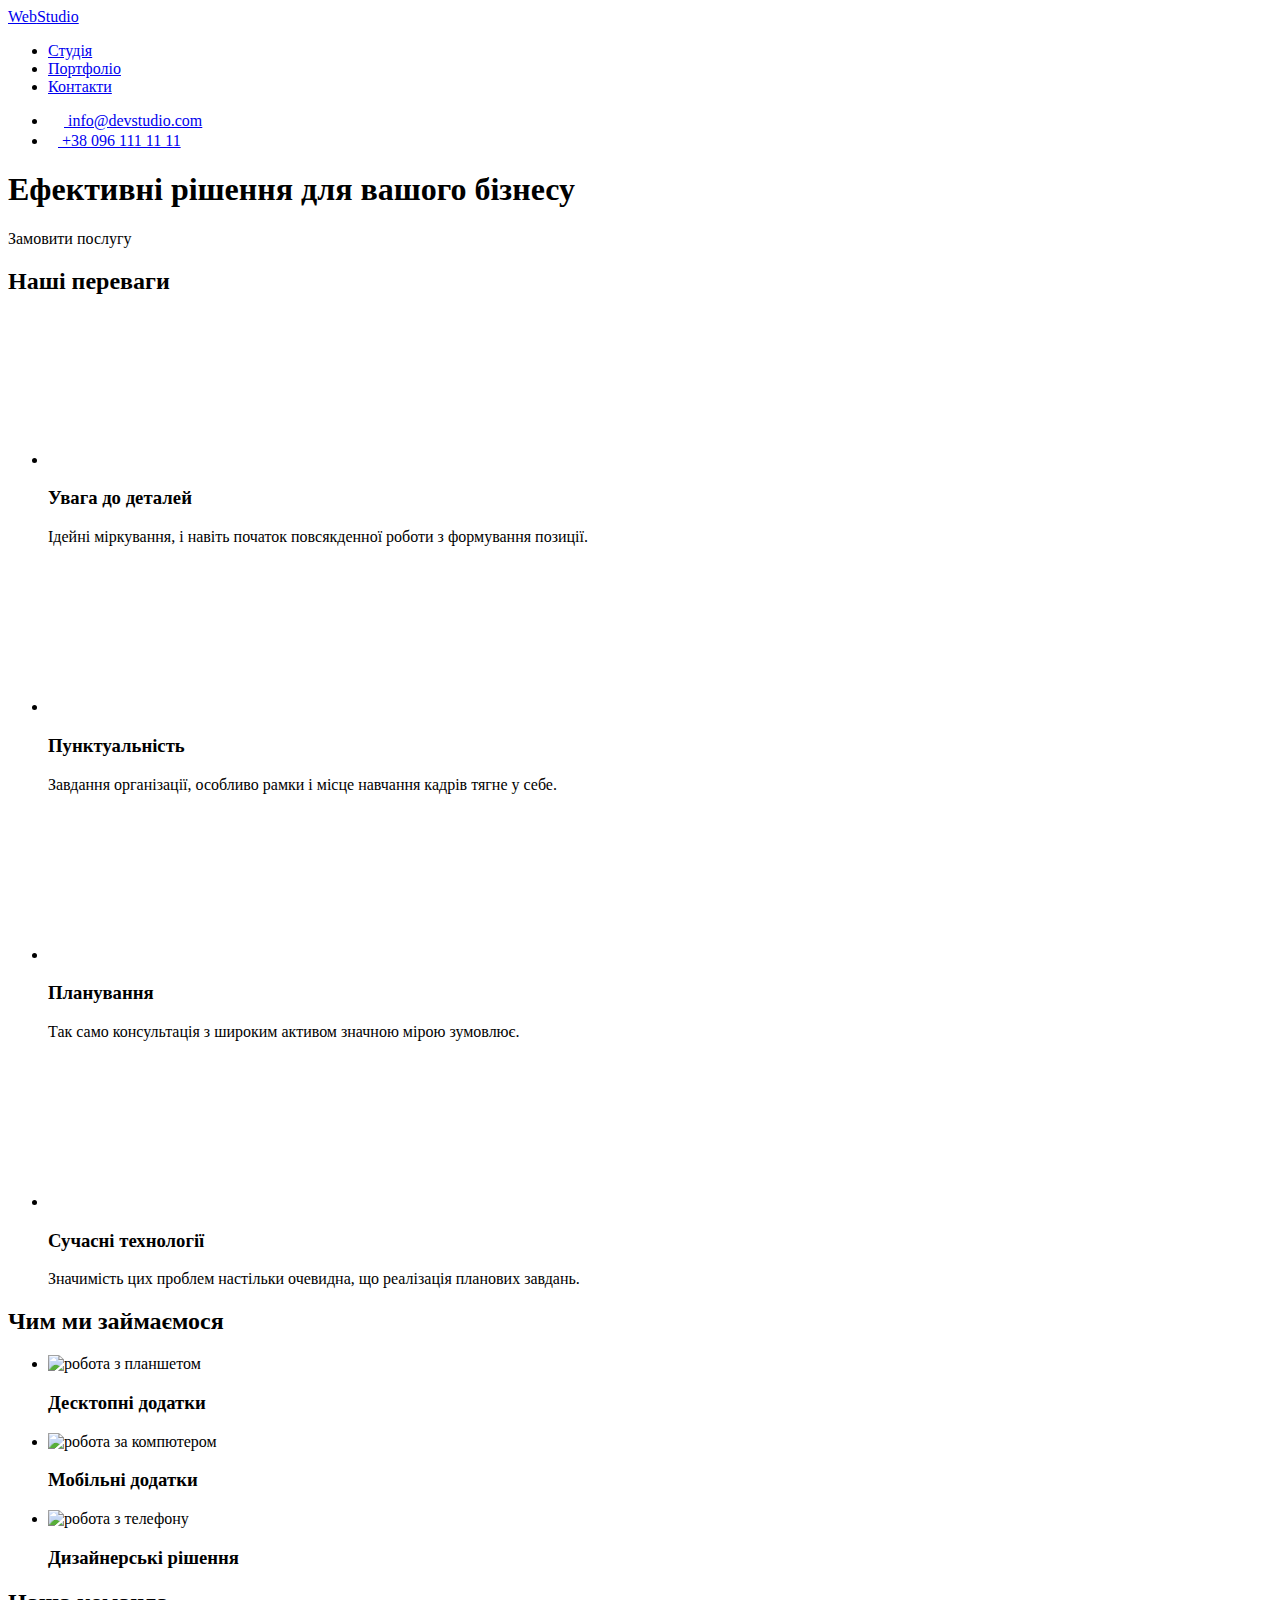
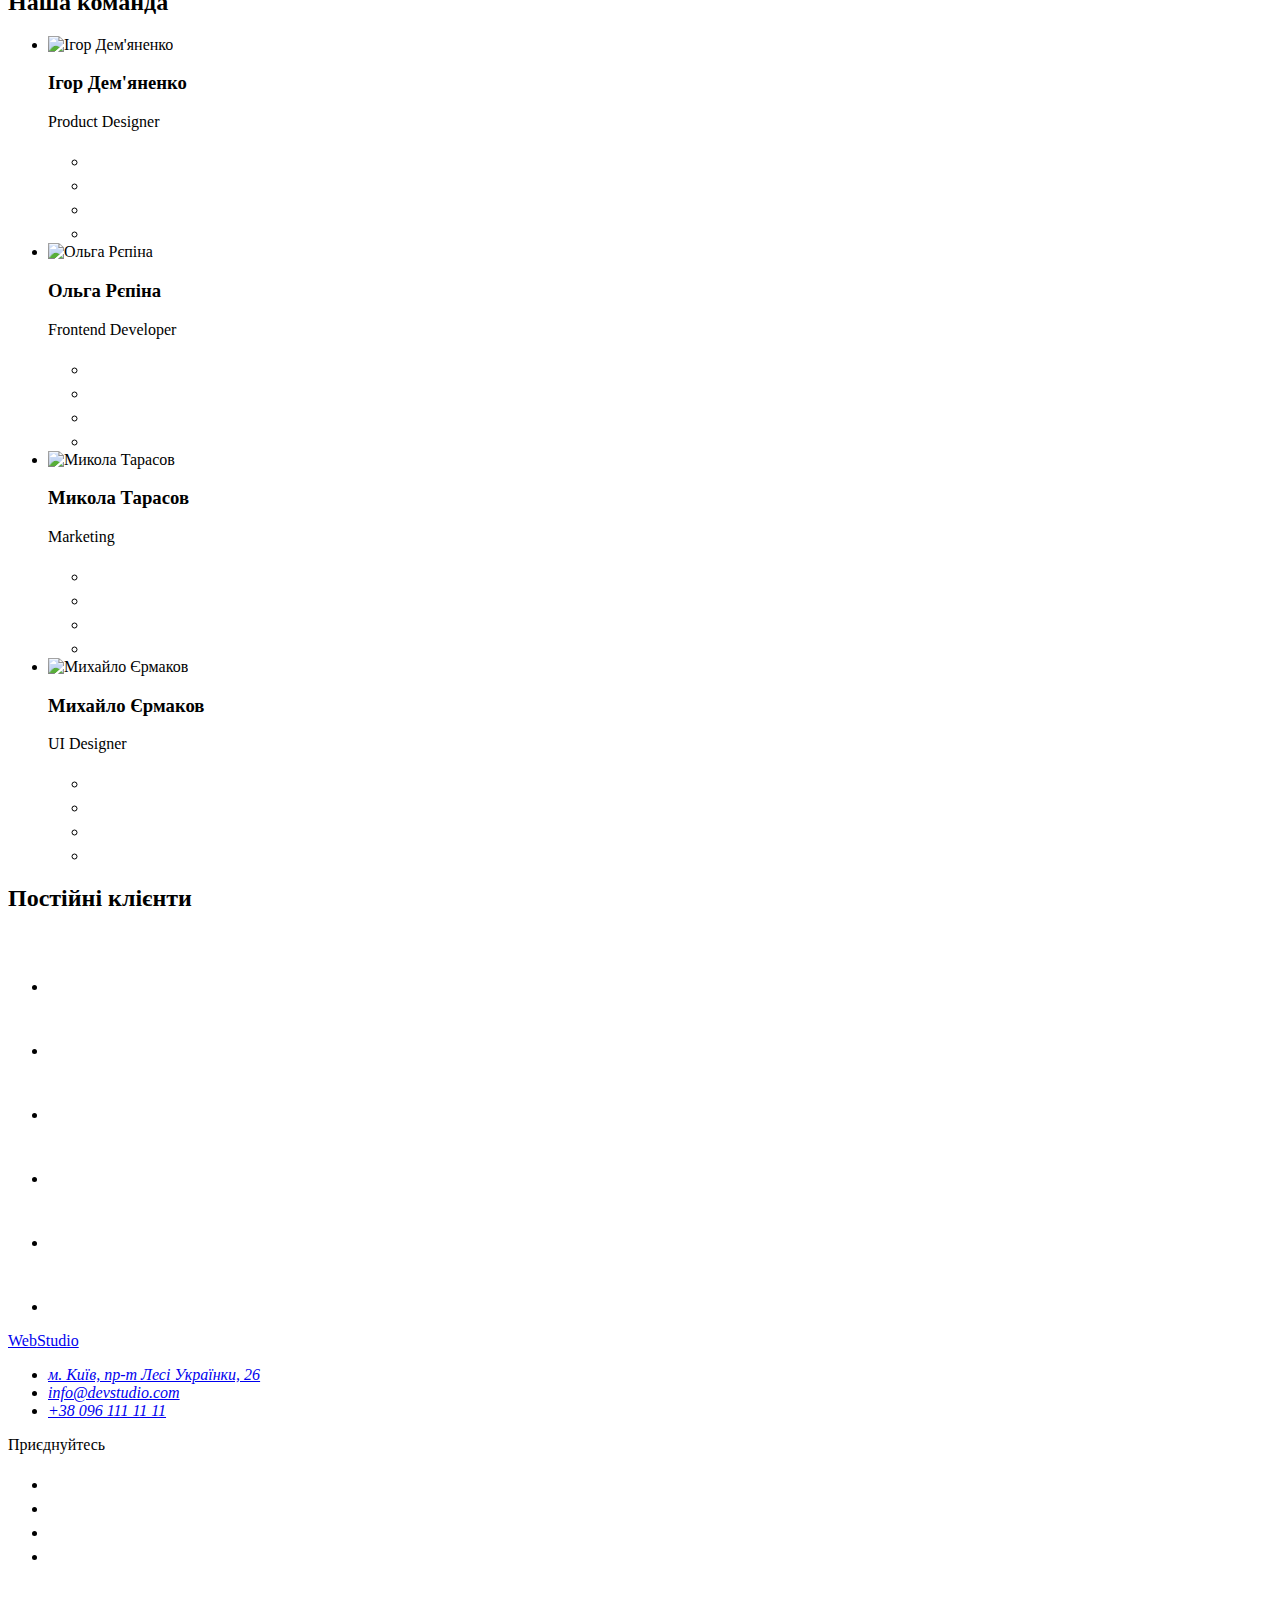
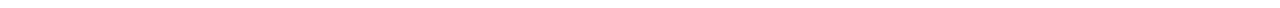
==== index.html @ 3a1711fe "Create index.html" ====
<!DOCTYPE html>
<html lang="uk">
  <head>
    <meta charset="UTF-8" />
    <meta http-equiv="X-UA-Compatible" content="IE=edge" />
    <meta name="viewport" content="width=device-width, initial-scale=1.0" />
    <title>Головна</title>
    <link rel="preconnect" href="https://fonts.googleapis.com" />
    <link rel="preconnect" href="https://fonts.gstatic.com" crossorigin />
    <link
      href="https://fonts.googleapis.com/css2?family=Montserrat:wght@400;500;600&family=Raleway:wght@700&family=Roboto:wght@400;500;700;900&display=swap"
      rel="stylesheet"
    />
    <link
      rel="stylesheet"
      href="https://cdnjs.cloudflare.com/ajax/libs/modern-normalize/1.1.0/modern-normalize.min.css"
      integrity="sha512-wpPYUAdjBVSE4KJnH1VR1HeZfpl1ub8YT/NKx4PuQ5NmX2tKuGu6U/JRp5y+Y8XG2tV+wKQpNHVUX03MfMFn9Q=="
      crossorigin="anonymous"
      referrerpolicy="no-referrer"
    />
    <link rel="stylesheet" href="./css/styles.css" />
  </head>
  <body class="page">
    <header class="page-header">
      <div class="container header-nav">
        <nav class="header-nav">
          <a class="logo link" href="#"><span class="part-logo">Web</span>Studio</a>
          <ul class="site-nav list">
            <li class="item"><a class="link current" href="./index.html">Студія</a></li>
            <li class="item"><a class="link" href="./portfolio.html">Портфоліо</a></li>
            <li class="item"><a class="link" href="#">Контакти</a></li>
          </ul>
        </nav>
        <ul class="contact-nav list">
          <li class="item">
            <a class="nav-link link" href="mailto:info@devstudio.com">
              <svg class="contact-mail" width="16" height="12">
                <use href="./images/sprite-icon.svg#icon-envelope"></use>
              </svg>
              info@devstudio.com</a
            >
          </li>
          <li class="item">
            <a class="nav-link link" href="tel:+380961111111">
              <svg class="contact-phone" width="10" height="16">
                <use href="./images/sprite-icon.svg#icon-smartphone"></use>
              </svg>
              +38 096 111 11 11</a
            >
          </li>
        </ul>
      </div>
    </header>
    <main>
      <!--Hero-->
      <section class="hero hero-overlay">
        <div class="container">
          <h1 class="hero-title">Ефективні рішення для вашого бізнесу</h1>
          <a type="button" class="hero-button button" data-modal-open>Замовити послугу</a>
        </div>
      </section>
      <!--Feature-->
      <section class="section feature">
        <div class="container">
          <h2 class="visually-hidden">Наші переваги</h2>
          <ul class="feature-list list">
            <li class="feature-item item">
              <div class="feature-bgd">
                <svg width="70" hight="70">
                  <use href="./images/sprite-icon.svg#icon-antenna"></use>
                </svg>
              </div>
              <h3 class="section-title">Увага до деталей</h3>
              <p class="feature-desc">
                Ідейні міркування, і навіть початок повсякденної роботи з формування позиції.
              </p>
            </li>
            <li class="feature-item item">
              <div class="feature-bgd">
                <svg width="70" hight="70">
                  <use href="./images/sprite-icon.svg#icon-clock"></use>
                </svg>
              </div>
              <h3 class="section-title">Пунктуальність</h3>
              <p class="feature-desc">
                Завдання організації, особливо рамки і місце навчання кадрів тягне у себе.
              </p>
            </li>
            <li class="feature-item item">
              <div class="feature-bgd">
                <svg width="70" hight="70">
                  <use href="./images/sprite-icon.svg#icon-diagram"></use>
                </svg>
              </div>
              <h3 class="section-title">Планування</h3>
              <p class="feature-desc">
                Так само консультація з широким активом значною мірою зумовлює.
              </p>
            </li>
            <li class="feature-item item">
              <div class="feature-bgd">
                <svg width="70" hight="70">
                  <use href="./images/sprite-icon.svg#icon-astronaut"></use>
                </svg>
              </div>
              <h3 class="section-title">Сучасні технології</h3>
              <p class="feature-desc">
                Значимість цих проблем настільки очевидна, що реалізація планових завдань.
              </p>
            </li>
          </ul>
        </div>
      </section>
      <!--Work-->
      <section class="section work">
        <div class="container">
          <h2 class="work-title section-title">Чим ми займаємося</h2>
          <ul class="work-list list">
            <li class="work-item item">
              <img src="./images/tablet.jpg" alt="робота з планшетом" width="370" />
              <h3 class="work-dsc section-title">Десктопні додатки</h3>
            </li>
            <li class="work-item item">
              <img src="./images/computer.jpg" alt="робота за компютером" width="370" />
              <h3 class="work-dsc section-title">Мобільні додатки</h3>
            </li>
            <li class="work-item item">
              <img src="./images/smartphone.jpg" alt="робота з телефону" width="370" />
              <h3 class="work-dsc section-title">Дизайнерські рішення</h3>
            </li>
          </ul>
        </div>
      </section>
      <!--Team-->
      <section class="section team">
        <div class="container">
          <h2 class="teams-title section-title">Наша команда</h2>
          <ul class="team-list list">
            <li class="team-item item">
              <img
                class="image"
                src="./images/product-designer.jpg"
                alt="Ігор Дем'яненко"
                width="270"
              />
              <div class="team-content">
                <h3 class="team-title section-title">Ігор Дем'яненко</h3>
                <p class="team-desc desc">Product Designer</p>
              </div>
              <ul class="links list">
                <li class="social-item">
                  <a href="" class="social-link link">
                    <svg class="icon-insta" width="20" height="20">
                      <use href="./images/sprite-icon.svg#icon-instagram"></use>
                    </svg>
                  </a>
                </li>
                <li class="social-item">
                  <a href="" class="social-link link">
                    <svg class="icon-twitter" width="20" height="20">
                      <use href="./images/sprite-icon.svg#icon-twitter"></use>
                    </svg>
                  </a>
                </li>
                <li class="social-item">
                  <a href="" class="social-link link">
                    <svg class="icon-facebook" width="20" height="20">
                      <use href="./images/sprite-icon.svg#icon-facebook"></use>
                    </svg>
                  </a>
                </li>
                <li class="social-item">
                  <a href="" class="social-link link">
                    <svg class="icon-linkedin" width="20" height="20">
                      <use href="./images/sprite-icon.svg#icon-linkedin"></use>
                    </svg>
                  </a>
                </li>
              </ul>
            </li>
            <li class="team-item item">
              <img src="./images/frontend-developer.jpg" alt="Ольга Рєпіна" width="270" />
              <div class="team-content">
                <h3 class="team-title section-title">Ольга Рєпіна</h3>
                <p class="team-desc desc">Frontend Developer</p>
              </div>
              <ul class="links list">
                <li class="social-item">
                  <a href="" class="social-link link">
                    <svg class="icon-insta" width="20" height="20">
                      <use href="./images/sprite-icon.svg#icon-instagram"></use>
                    </svg>
                  </a>
                </li>
                <li class="social-item">
                  <a href="" class="social-link link">
                    <svg class="icon-twitter" width="20" height="20">
                      <use href="./images/sprite-icon.svg#icon-twitter"></use>
                    </svg>
                  </a>
                </li>
                <li class="social-item">
                  <a href="" class="social-link link">
                    <svg class="icon-facebook" width="20" height="20">
                      <use href="./images/sprite-icon.svg#icon-facebook"></use>
                    </svg>
                  </a>
                </li>
                <li class="social-item">
                  <a href="" class="social-link link">
                    <svg class="icon-linkedin" width="20" height="20">
                      <use href="./images/sprite-icon.svg#icon-linkedin"></use>
                    </svg>
                  </a>
                </li>
              </ul>
            </li>
            <li class="team-item item">
              <img src="./images/marketing.jpg" alt="Микола Тарасов" width="270" />
              <div class="team-content">
                <h3 class="team-title section-title">Микола Тарасов</h3>
                <p class="team-desc desc">Marketing</p>
              </div>
              <ul class="links list">
                <li class="social-item">
                  <a href="" class="social-link link">
                    <svg class="icon-insta" width="20" height="20">
                      <use href="./images/sprite-icon.svg#icon-instagram"></use>
                    </svg>
                  </a>
                </li>
                <li class="social-item">
                  <a href="" class="social-link link">
                    <svg class="icon-twitter" width="20" height="20">
                      <use href="./images/sprite-icon.svg#icon-twitter"></use>
                    </svg>
                  </a>
                </li>
                <li class="social-item">
                  <a href="" class="social-link link">
                    <svg class="icon-facebook" width="20" height="20">
                      <use href="./images/sprite-icon.svg#icon-facebook"></use>
                    </svg>
                  </a>
                </li>
                <li class="social-item">
                  <a href="" class="social-link link">
                    <svg class="icon-linkedin" width="20" height="20">
                      <use href="./images/sprite-icon.svg#icon-linkedin"></use>
                    </svg>
                  </a>
                </li>
              </ul>
            </li>
            <li class="team-item item">
              <img src="./images/ui-designer.jpg" alt="Михайло Єрмаков" width="270" />
              <div class="team-content">
                <h3 class="team-title section-title">Михайло Єрмаков</h3>
                <p class="team-desc desc">UI Designer</p>
              </div>
              <ul class="links list">
                <li class="social-item">
                  <a href="" class="social-link link">
                    <svg class="icon-insta" width="20" height="20">
                      <use href="./images/sprite-icon.svg#icon-instagram"></use>
                    </svg>
                  </a>
                </li>
                <li class="social-item">
                  <a href="" class="social-link link">
                    <svg class="icon-twitter" width="20" height="20">
                      <use href="./images/sprite-icon.svg#icon-twitter"></use>
                    </svg>
                  </a>
                </li>
                <li class="social-item">
                  <a href="" class="social-link link">
                    <svg class="icon-facebook" width="20" height="20">
                      <use href="./images/sprite-icon.svg#icon-facebook"></use>
                    </svg>
                  </a>
                </li>
                <li class="social-item">
                  <a href="" class="social-link link">
                    <svg class="icon-linkedin" width="20" height="20">
                      <use href="./images/sprite-icon.svg#icon-linkedin"></use>
                    </svg>
                  </a>
                </li>
              </ul>
            </li>
          </ul>
        </div>
      </section>
      <!--Clients-->
      <section class="section client">
        <div class="container">
          <h2 class="client-title section-title">Постійні клієнти</h2>
          <ul class="client-list list">
            <li class="client-item item">
              <a href="" class="company-link link">
                <svg width="106" height="60">
                  <use href="./images/sprite-icon.svg#icon-yaco"></use>
                </svg>
              </a>
            </li>
            <li class="client-item item">
              <a href="" class="company-link link">
                <svg width="106" height="60">
                  <use href="./images/sprite-icon.svg#icon-company-tagline"></use>
                </svg>
              </a>
            </li>
            <li class="client-item item">
              <a href="" class="company-link link">
                <svg width="106" height="60">
                  <use href="./images/sprite-icon.svg#icon-company"></use>
                </svg>
              </a>
            </li>
            <li class="client-item item">
              <a href="" class="company-link link">
                <svg width="106" height="60">
                  <use href="./images/sprite-icon.svg#icon-foster-peters"></use>
                </svg>
              </a>
            </li>
            <li class="client-item item">
              <a href="" class="company-link link">
                <svg width="106" height="60">
                  <use href="./images/sprite-icon.svg#icon-brand"></use>
                </svg>
              </a>
            </li>
            <li class="client-item item">
              <a href="" class="company-link link">
                <svg width="106" height="60">
                  <use href="./images/sprite-icon.svg#icon-company-tag"></use>
                </svg>
              </a>
            </li>
          </ul>
        </div>
      </section>
    </main>
    <!--Footer-->
    <footer class="footer">
      <div class="footer-container">
        <div class="footer-nav">
          <a class="footer-logo logo link" href="#"><span class="part-logo">Web</span>Studio</a>
          <address>
            <ul class="footer-list list">
              <li class="footer-item item">
                <a
                  class="link-address link"
                  href="https://goo.gl/maps/CPtrU1FHBa2aNyZL9"
                  target="_blank"
                  rel="noopener noreferrer nofollow"
                  >м. Київ, пр-т Лесі Українки, 26</a
                >
              </li>
              <li class="footer-item item">
                <a class="link footer-contact" href="mailto:info@devstudio.com"
                  >info@devstudio.com</a
                >
              </li>
              <li class="footer-item item">
                <a class="link footer-contact" href="tel:+380961111111">+38 096 111 11 11</a>
              </li>
            </ul>
          </address>
        </div>
        <div class="footer-social-links">
          <p class="footer-dsc">Приєднуйтесь</p>
          <ul class="footer-links list">
            <li class="social-item">
              <a href="" class="footer-link link">
                <svg class="icon-insta" width="20" height="20">
                  <use href="./images/sprite-icon.svg#icon-instagram"></use>
                </svg>
              </a>
            </li>
            <li class="social-item">
              <a href="" class="footer-link link">
                <svg class="icon-twitter" width="20" height="20">
                  <use href="./images/sprite-icon.svg#icon-twitter"></use>
                </svg>
              </a>
            </li>
            <li class="social-item">
              <a href="" class="footer-link link">
                <svg class="icon-facebook" width="20" height="20">
                  <use href="./images/sprite-icon.svg#icon-facebook"></use>
                </svg>
              </a>
            </li>
            <li class="social-item">
              <a href="" class="footer-link link">
                <svg class="icon-linkedin" width="20" height="20">
                  <use href="./images/sprite-icon.svg#icon-linkedin"></use>
                </svg>
              </a>
            </li>
          </ul>
        </div>
      </div>
    </footer>
    <div class="backdrop is-hidden" data-modal>
      <div class="modal">
        <a class="modal-close" type="button" data-modal-close>
          <svg width="11" height="11">
            <use href="./images/sprite-icon.svg#icon-close"></use>
          </svg>
        </a>
      </div>
    </div>
    <script src="./js/modal.js"></script>
  </body>
</html>
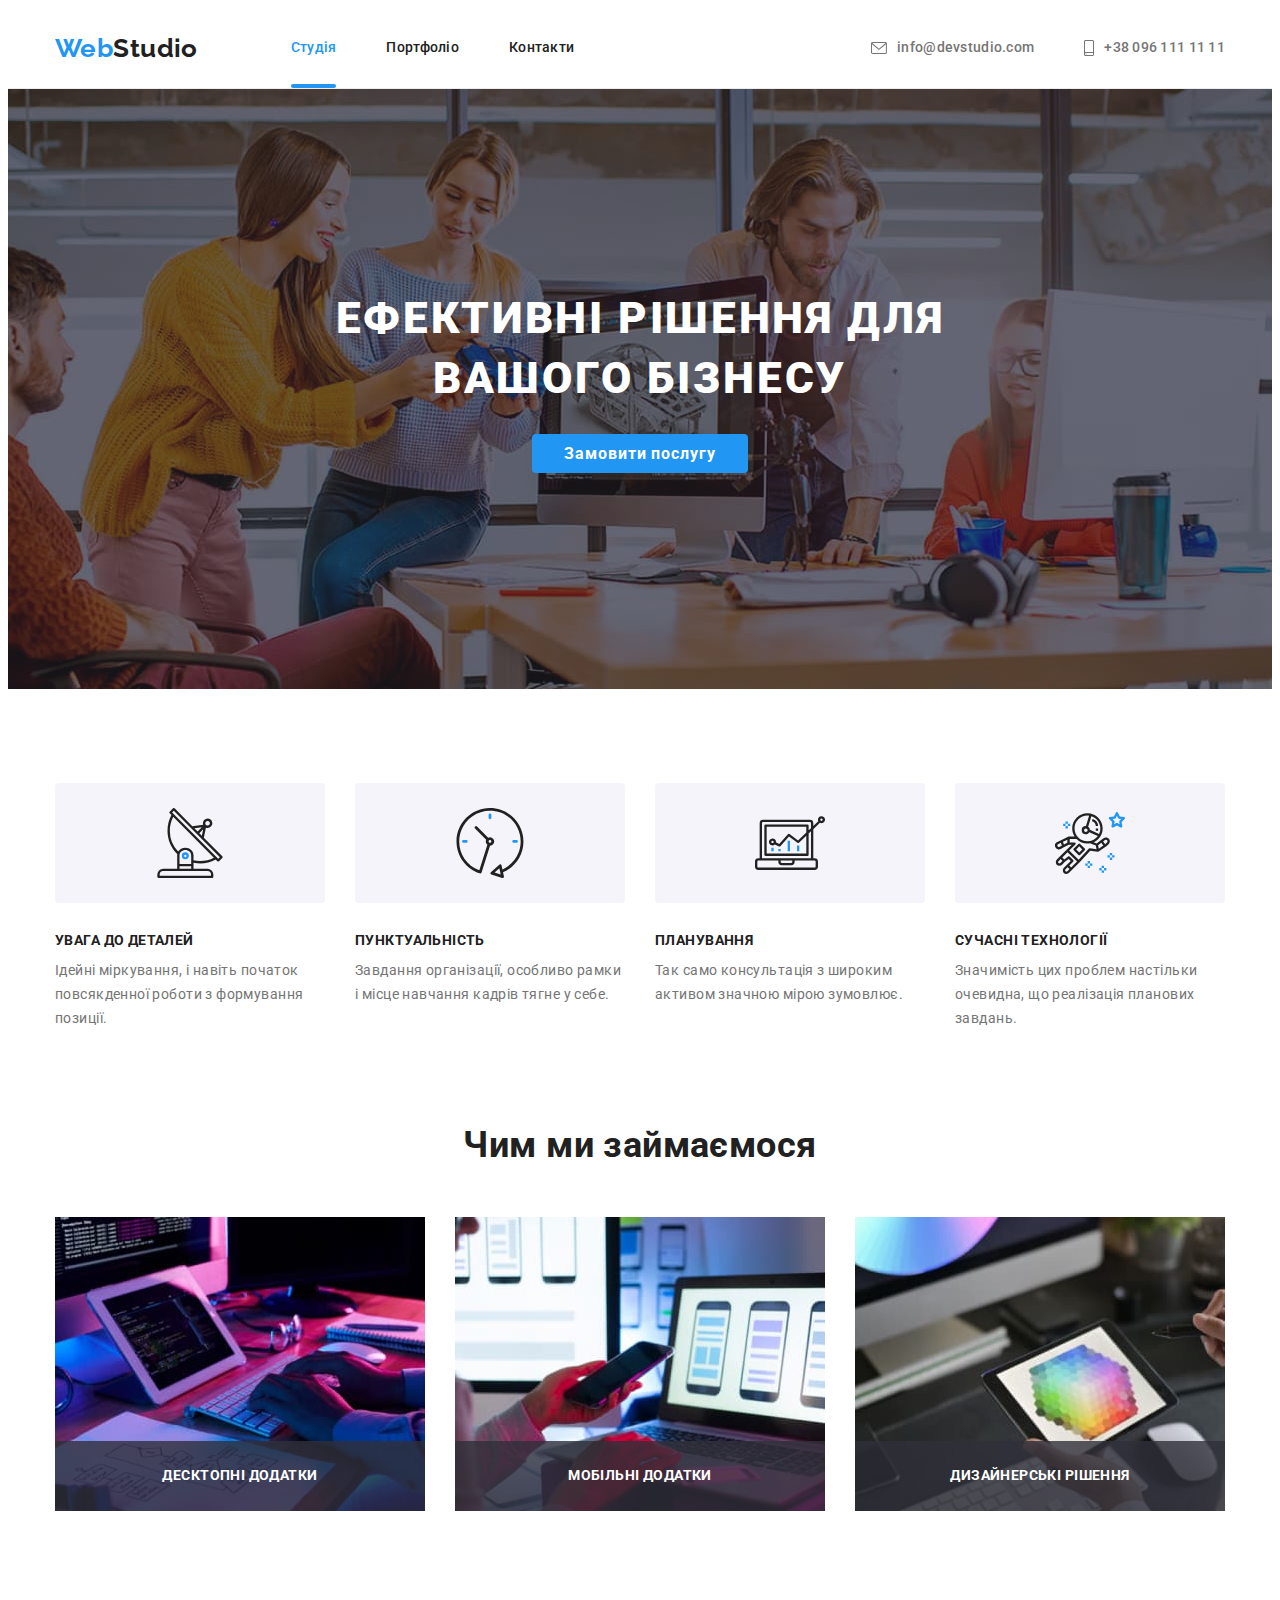
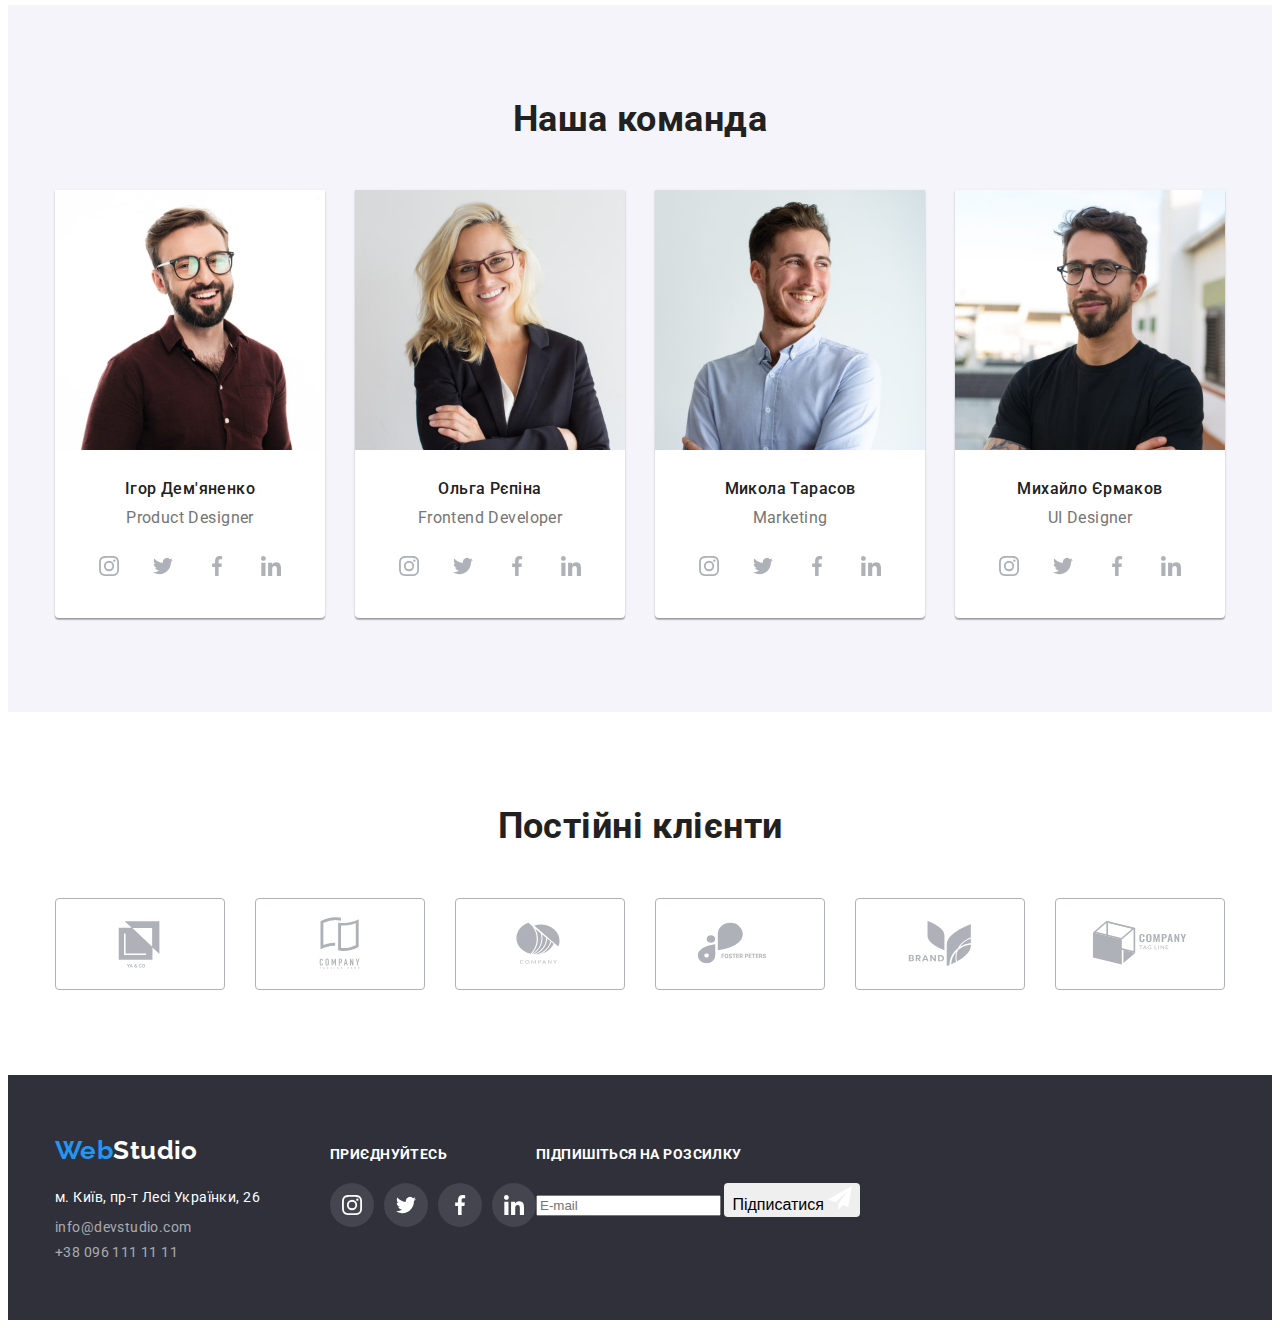
==== commit 0f0431e7: "Update index.html" ====
--- a/index.html
+++ b/index.html
@@ -52,14 +52,17 @@
       </div>
     </header>
     <main>
-      <!--Hero-->
+      <!--==========Hero==========-->
+
       <section class="hero hero-overlay">
         <div class="container">
           <h1 class="hero-title">Ефективні рішення для вашого бізнесу</h1>
           <a type="button" class="hero-button button" data-modal-open>Замовити послугу</a>
         </div>
       </section>
-      <!--Feature-->
+
+      <!--==========Feature==========-->
+
       <section class="section feature">
         <div class="container">
           <h2 class="visually-hidden">Наші переваги</h2>
@@ -111,7 +114,9 @@
           </ul>
         </div>
       </section>
-      <!--Work-->
+
+      <!--==========Work==========-->
+
       <section class="section work">
         <div class="container">
           <h2 class="work-title section-title">Чим ми займаємося</h2>
@@ -131,7 +136,9 @@
           </ul>
         </div>
       </section>
-      <!--Team-->
+
+      <!--==========Team==========-->
+
       <section class="section team">
         <div class="container">
           <h2 class="teams-title section-title">Наша команда</h2>
@@ -292,7 +299,9 @@
           </ul>
         </div>
       </section>
-      <!--Clients-->
+
+      <!--==========Clients==========-->
+
       <section class="section client">
         <div class="container">
           <h2 class="client-title section-title">Постійні клієнти</h2>
@@ -343,7 +352,9 @@
         </div>
       </section>
     </main>
-    <!--Footer-->
+
+    <!--==========Footer==========-->
+
     <footer class="footer">
       <div class="footer-container">
         <div class="footer-nav">
@@ -403,10 +414,70 @@
             </li>
           </ul>
         </div>
+        <div class="footer-form">
+          <p class="footer-dsc">Підпишіться на розсилку</p>
+          <form class="signup-form" name="signup-form" autocomplete="on">
+            <input class="signup-input" type="email" name="email" placeholder="E-mail" />
+            <button class="button button-singup" type="submit">
+              Підписатися
+              <svg class="icon-send" width="24" height="24">
+                <use href="./images/sprite-icon.svg#icon-send"></use>
+              </svg>
+            </button>
+          </form>
+        </div>
       </div>
     </footer>
+
+    <!--==========Modal==========-->
+
     <div class="backdrop is-hidden" data-modal>
       <div class="modal">
+        <div class="modal-forms">
+          <p class="modal-dsc">Залиште свої дані, ми вам передзвонимо</p>
+          <form name="modal-form">
+            <div class="modal-form-input">
+              <label class="modal-label" for="username">
+                Ім'я
+                <svg class="modal-icon" width="18" height="18">
+                  <use href="./images/sprite-icon.svg#person-modal"></use>
+                </svg>
+                <input class="modal-input" type="text" name="username" />
+              </label>
+              <label class="modal-label" for="phone">
+                Телефон
+                <svg class="modal-icon" width="18" height="18">
+                  <use href="./images/sprite-icon.svg#phone-modal"></use>
+                </svg>
+                <input class="modal-input" type="tel" name="phone-number" />
+              </label>
+              <label class="modal-label" for="email">
+                Пошта
+                <svg class="modal-icon" width="18" height="18">
+                  <use href="./images/sprite-icon.svg#email-modal"></use>
+                </svg>
+                <input class="modal-input" type="email" name="email" />
+              </label>
+              <label class="modal-label">
+                Коментар
+                <textarea
+                  class="modal-comment"
+                  name="feedback"
+                  rows="5"
+                  placeholder="Введіть текст"
+                ></textarea>
+              </label>
+            </div>
+            <div class="checkbox">
+              <label class="modal-label">
+                <input class="modal-input" type="checkbox" name="policy" value="policy" checked />
+                Погоджуюся з розсилкою та приймаю <a class="modal-link" href="">Умови договору</a>
+              </label>
+            </div>
+
+            <button class="button modal-button" type="submit">Відправити</button>
+          </form>
+        </div>
         <a class="modal-close" type="button" data-modal-close>
           <svg width="11" height="11">
             <use href="./images/sprite-icon.svg#icon-close"></use>
@@ -414,6 +485,9 @@
         </a>
       </div>
     </div>
+
+    <!--==========JS==========-->
+
     <script src="./js/modal.js"></script>
   </body>
 </html>
--- a/css/styles.css
+++ b/css/styles.css
@@ -0,0 +1,729 @@
+html {
+  box-sizing: border-box;
+}
+*,
+*::before,
+*::after {
+  box-sizing: inherit;
+}
+
+:root {
+  --primary-font-family: 'Roboto', sans-serif;
+  --primary-text-color: #757575;
+  --title-text-color: #212121;
+  --accent-color: #2196f3;
+  --primary-white-color: #ffffff;
+  --secondary-background-color: #f5f4fa;
+  --accent-background-color: #2f303a;
+  --icon-color: #afb1b8;
+  --margin-gap: 30px;
+  --padding-gap: 94px;
+  --animation: cubic-bezier(0.4, 0, 0.2, 1);
+}
+
+/* In all pages */
+
+.page {
+  font-family: var(--primary-font-family);
+  color: var(--primary-text-color);
+  background-color: var(--primary-background-color);
+  font-size: 14px;
+  letter-spacing: 0.03em;
+}
+
+h1,
+h2,
+h3,
+h4,
+h5,
+h6,
+p {
+  margin: 0;
+}
+
+img {
+  display: block;
+  max-width: 100%;
+  height: auto;
+}
+
+.link {
+  text-decoration: none;
+}
+
+.list {
+  list-style: none;
+  margin-top: 0;
+  margin-bottom: 0;
+  padding: 0;
+}
+
+.visually-hidden {
+  padding: 0;
+  margin: -1px;
+  border: 0;
+  width: 1px;
+  height: 1px;
+
+  position: absolute;
+  white-space: nowrap;
+  overflow: hidden;
+  clip: rect(0 0 0 0);
+  clip-path: inset(50%);
+}
+
+.section-title {
+  color: var(--title-text-color);
+  font-weight: 700;
+}
+
+.container {
+  width: 1200px;
+  padding-left: 15px;
+  padding-right: 15px;
+  margin-left: auto;
+  margin-right: auto;
+}
+
+.part-logo,
+.site-nav .link.current,
+.site-nav .link:hover,
+.site-nav .link:focus,
+.contact-nav .link:hover,
+.contact-nav .link:focus,
+.footer-item > .link:focus,
+.footer-item > .link:hover {
+  color: var(--accent-color);
+}
+
+/* ========== Header ========== */
+
+.page-header {
+  border-bottom: 1px solid #ececec;
+}
+
+.header-nav {
+  display: flex;
+  align-items: center;
+}
+
+.logo {
+  display: block;
+  margin-right: 93px;
+
+  color: var(--title-text-color);
+  font-family: 'Raleway';
+  font-weight: 700;
+  font-size: 26px;
+  line-height: 1.19;
+}
+
+/* ========== Nav ========== */
+
+.site-nav {
+  display: flex;
+}
+
+.site-nav .item + .item,
+.contact-nav .item + .item {
+  margin-left: 50px;
+}
+
+.site-nav .link {
+  display: block;
+  padding-top: 32px;
+  padding-bottom: 32px;
+
+  color: var(--title-text-color);
+  font-weight: 500;
+  font-size: 14px;
+  line-height: 1.14;
+  letter-spacing: 0.02em;
+
+  transition: color 250ms var(--animation);
+}
+.current {
+  position: relative;
+}
+.current::after {
+  position: absolute;
+  left: 0;
+  bottom: 0;
+
+  content: '';
+  display: block;
+  width: 100%;
+  height: 4px;
+
+  background: var(--accent-color);
+  border-radius: 2px;
+}
+
+.contact-nav {
+  display: flex;
+  margin-left: auto;
+  align-items: center;
+}
+
+.nav-link {
+  display: flex;
+  padding-top: 32px;
+  padding-bottom: 32px;
+  align-items: center;
+
+  color: var(--primary-text-color);
+  font-weight: 500;
+  line-height: 1.14;
+  letter-spacing: 0.02em;
+
+  transition: color 250ms var(--animation);
+}
+
+.contact-mail,
+.contact-phone {
+  margin-right: 10px;
+  fill: currentColor;
+}
+
+/* ========== Hero ========== */
+
+.hero {
+  padding-top: 200px;
+  padding-bottom: 200px;
+
+  text-align: center;
+}
+
+.hero-overlay {
+  margin-left: auto;
+  margin-right: auto;
+  max-width: 1600px;
+  height: 600px;
+  background-image: linear-gradient(to right, rgba(47, 48, 58, 0.4), rgba(47, 48, 58, 0.4)),
+    url(../images/hero-img.jpg);
+  background-size: cover;
+  background-position: center;
+  background-repeat: no-repeat;
+}
+
+.hero-title {
+  margin-top: 0;
+  margin-bottom: 30px;
+  margin-left: auto;
+  margin-right: auto;
+  width: 700px;
+
+  color: var(--primary-white-color);
+  font-weight: 900;
+  font-size: 44px;
+  line-height: 1.36;
+  text-align: center;
+  letter-spacing: 0.06em;
+  text-transform: uppercase;
+}
+
+/* ========== Buttons ========== */
+
+.button {
+  border-radius: 4px;
+  border-color: transparent;
+  cursor: pointer;
+
+  text-align: center;
+  font-size: 16px;
+}
+
+.hero-button {
+  margin-bottom: 0;
+  padding: 10px 32px;
+
+  font-weight: 700;
+  line-height: 1.875;
+  letter-spacing: 0.06em;
+  color: var(--primary-white-color);
+  background-color: var(--accent-color);
+
+  transition: background-color 250ms var(--animation);
+}
+
+.hero-button:focus,
+.hero-button:hover {
+  background: #188ce8;
+  box-shadow: 0px 4px 4px rgba(0, 0, 0, 0.15);
+}
+
+.filter-btn {
+  padding: 6px 22px;
+  text-align: center;
+
+  color: var(--title-text-color);
+  font-weight: 500;
+  line-height: 1.625;
+  letter-spacing: 0.03em;
+  background-color: #f5f4fa;
+
+  transition: background-color 250ms var(--animation), color 250ms var(--animation),
+    box-shadow 250ms var(--animation);
+}
+
+.filter-btn:focus,
+.filter-btn:hover {
+  color: var(--primary-white-color);
+  background-color: var(--accent-color);
+  box-shadow: 0px 3px 1px rgba(0, 0, 0, 0.1), 0px 1px 2px rgba(0, 0, 0, 0.08),
+    0px 2px 2px rgba(0, 0, 0, 0.12);
+}
+
+/* ========== Modal ========== */
+
+.backdrop {
+  position: fixed;
+
+  top: 0;
+  left: 0;
+  width: 100%;
+  height: 100%;
+  background: rgba(0, 0, 0, 0.2);
+
+  opacity: 1;
+  transition: opacity 250ms var(--animation);
+}
+
+.backdrop.is-hidden {
+  visibility: hidden;
+  opacity: 0;
+  pointer-events: none;
+}
+
+.backdrop.is-hidden .modal {
+  transform: translate(-50%, -50%) scale(0.8);
+}
+
+.modal {
+  position: absolute;
+  top: 50%;
+  left: 50%;
+
+  min-width: 530px;
+  min-height: 585px;
+  background: var(--primary-white-color);
+  box-shadow: 0px 1px 3px rgba(0, 0, 0, 0.12), 0px 1px 1px rgba(0, 0, 0, 0.14),
+    0px 2px 1px rgba(0, 0, 0, 0.2);
+  border-radius: 4px;
+
+  transform: translate(-50%, -50%) scale(1);
+  transition: transform 250ms var(--animation);
+}
+
+.modal-close {
+  position: absolute;
+  top: 8px;
+  right: 8px;
+
+  display: flex;
+  align-items: center;
+  justify-content: center;
+
+  width: 30px;
+  height: 30px;
+  fill: var(--title-text-color);
+  background-color: var(--primary-white-color);
+  border-radius: 50%;
+  border: 1px solid rgba(0, 0, 0, 0.1);
+
+  transform: rotate(0);
+}
+
+.modal-close:hover {
+  fill: var(--accent-color);
+  border-color: none;
+
+  transform: rotate(90deg);
+  transition: transform 500ms var(--animation);
+}
+
+/* ========== Feature ========== */
+
+.feature {
+  padding-top: var(--padding-gap);
+  padding-bottom: var(--padding-gap);
+}
+
+.feature-list {
+  display: flex;
+  flex-wrap: wrap;
+}
+.feature-item {
+  width: 270px;
+  margin-right: var(--margin-gap);
+}
+.feature-item:last-child {
+  margin-right: 0;
+}
+
+.feature-bgd {
+  display: flex;
+  align-items: center;
+  justify-content: center;
+  width: 270px;
+  height: 120px;
+
+  border-radius: 4px;
+  margin-bottom: var(--margin-gap);
+  background-color: var(--secondary-background-color);
+}
+
+.feature .section-title {
+  margin-bottom: 10px;
+
+  font-size: 14px;
+  line-height: 1.14;
+  text-transform: uppercase;
+}
+
+.feature-desc {
+  line-height: 1.71;
+}
+
+/* ========== Work ========== */
+
+.work {
+  padding-bottom: var(--padding-gap);
+  text-align: center;
+}
+
+.work-list {
+  display: flex;
+  flex-wrap: wrap;
+}
+
+.work-item {
+  margin-right: var(--margin-gap);
+}
+
+.work-item:last-child {
+  margin-right: 0;
+}
+
+.work-item {
+  position: relative;
+}
+.work-dsc {
+  position: absolute;
+  display: flex;
+  justify-content: center;
+  align-items: center;
+  height: 70px;
+  height: 70px;
+  width: 100%;
+  bottom: 0;
+  background: rgba(47, 48, 58, 0.8);
+  color: var(--primary-white-color);
+  font-size: 14px;
+  line-height: 1.14;
+  text-align: center;
+  text-transform: uppercase;
+}
+.work-title,
+.teams-title,
+.client-title {
+  margin-bottom: 50px;
+  font-size: 36px;
+  line-height: 1.16;
+}
+
+/* ========== Team ========== */
+
+.team {
+  padding-top: var(--padding-gap);
+  padding-bottom: var(--padding-gap);
+  background-color: var(--secondary-background-color);
+  text-align: center;
+}
+
+.team-list {
+  display: flex;
+  flex-wrap: wrap;
+}
+
+.team-item {
+  margin-right: var(--margin-gap);
+
+  background-color: var(--primary-white-color);
+  box-shadow: 0px 1px 3px rgba(0, 0, 0, 0.12), 0px 1px 1px rgba(0, 0, 0, 0.14),
+    0px 2px 1px rgba(0, 0, 0, 0.2);
+  border-radius: 0px 0px 4px 4px;
+}
+
+.team-item:last-child {
+  margin-right: 0;
+}
+
+.team-content {
+  padding-top: 30px;
+  padding-bottom: 16px;
+}
+
+.team-title {
+  margin-bottom: 10px;
+
+  font-weight: 500;
+  font-size: 16px;
+  line-height: 1.18;
+}
+
+.team-desc {
+  font-size: 16px;
+  line-height: 1.18;
+}
+
+.links {
+  display: flex;
+  margin-right: auto;
+  margin-left: auto;
+  padding: 0 32px 30px;
+}
+.social-item {
+  margin-right: 10px;
+}
+
+.social-item:last-child {
+  margin-right: 0;
+}
+.social-link {
+  display: flex;
+  justify-content: center;
+  align-items: center;
+  width: 44px;
+  height: 44px;
+  border-radius: 50%;
+  fill: var(--icon-color);
+
+  transition: color 250ms var(--animation), background-color 250ms var(--animation);
+}
+
+.social-link:hover,
+.social-link:focus {
+  fill: var(--primary-white-color);
+  background-color: var(--accent-color);
+}
+
+/* ========== Clients ========== */
+
+.client {
+  padding-top: var(--padding-gap);
+  padding-bottom: 85px;
+
+  text-align: center;
+}
+.client-list {
+  display: flex;
+  flex-wrap: wrap;
+  margin-right: auto;
+  margin-left: auto;
+}
+.client-item + .item {
+  margin-left: var(--margin-gap);
+}
+
+.company-link {
+  display: flex;
+  justify-content: center;
+  align-items: center;
+  width: 170px;
+  height: 92px;
+  border: 1px solid #afb1b8;
+  border-radius: 4px;
+  fill: var(--icon-color);
+
+  transition: fill 250ms var(--animation), border-color 250ms var(--animation);
+}
+
+.company-link:focus,
+.company-link:hover {
+  border-color: var(--accent-color);
+  fill: var(--accent-color);
+}
+
+/* ========== Footer ========== */
+
+.footer {
+  background-color: var(--accent-background-color);
+  font-style: normal;
+  padding-top: 60px;
+  padding-bottom: 60px;
+}
+
+.footer-container {
+  display: flex;
+  align-items: baseline;
+  width: 1200px;
+  padding-left: 15px;
+  padding-right: 15px;
+  margin-left: auto;
+  margin-right: auto;
+}
+
+.footer-logo {
+  margin-bottom: 20px;
+  margin-right: 0;
+
+  color: var(--primary-white-color);
+}
+
+.footer-item.item {
+  margin-bottom: 9px;
+}
+
+.footer-item.item:last-child {
+  margin-bottom: 0;
+}
+
+.link-address.link {
+  color: var(--primary-white-color);
+  line-height: 1.71;
+  font-style: normal;
+
+  transition: color 250ms var(--animation);
+}
+
+.link.footer-contact {
+  margin-bottom: 9px;
+
+  font-style: normal;
+  color: rgba(255, 255, 255, 0.6);
+
+  transition: color 250ms var(--animation);
+}
+
+.footer-social-links {
+  margin-left: 70px;
+}
+.footer-dsc {
+  margin-bottom: 20px;
+  font-weight: 700;
+  font-size: 14px;
+  line-height: 1.14;
+  letter-spacing: 0.03em;
+  color: var(--primary-white-color);
+  text-transform: uppercase;
+}
+
+.footer-links {
+  display: flex;
+  margin-right: auto;
+  margin-left: auto;
+}
+
+.footer-link {
+  display: flex;
+  justify-content: center;
+  align-items: center;
+  width: 44px;
+  height: 44px;
+  border-radius: 50%;
+  background-color: rgba(255, 255, 255, 0.1);
+  fill: var(--primary-white-color);
+
+  transition: background-color 250ms var(--animation);
+}
+
+.footer-link:hover,
+.footer-link:focus {
+  background-color: var(--accent-color);
+}
+
+/* ========== Portfolio Filter section ========== */
+
+.filter {
+  padding-top: var(--padding-gap);
+  padding-bottom: var(--padding-gap);
+}
+.container {
+  margin-left: auto;
+  margin-right: auto;
+}
+.filter-list {
+  display: flex;
+  justify-content: center;
+  margin-bottom: 50px;
+}
+
+.filter-list .item + .item {
+  margin-left: 8px;
+}
+
+.portfolio-list {
+  display: flex;
+  flex-wrap: wrap;
+  margin-left: calc(-1 * var(--margin-gap));
+  margin-top: calc(-1 * var(--margin-gap));
+}
+
+.portfolio-item {
+  width: calc(100% / 3 - 30px);
+  margin-left: var(--margin-gap);
+  margin-top: var(--margin-gap);
+
+  background-color: var(--primary-white-color);
+}
+
+.card-link {
+  display: block;
+}
+.card-link:hover,
+.card-link:focus {
+  box-shadow: 0px 1px 1px rgba(0, 0, 0, 0.12), 0px 4px 4px rgba(0, 0, 0, 0.06),
+    1px 4px 6px rgba(0, 0, 0, 0.16);
+}
+
+.card-content {
+  border: 1px solid #eeeeee;
+  border-top: none;
+  padding: 20px 24px;
+}
+
+.card-title {
+  margin-bottom: 4px;
+
+  font-weight: 700;
+  font-size: 18px;
+  line-height: 2;
+  letter-spacing: 0.06em;
+}
+
+.card-desc {
+  color: var(--primary-text-color);
+  font-size: 16px;
+  line-height: 1.875;
+}
+.card-thumb {
+  position: relative;
+  overflow: hidden;
+}
+.card-overlay {
+  content: '';
+  position: absolute;
+  top: 0;
+  left: 0;
+  width: 100%;
+  height: 100%;
+  background: rgba(33, 150, 243, 0.9);
+  box-shadow: 0px 4px 4px rgba(0, 0, 0, 0.25);
+
+  transform: translateY(100%);
+  transition: transform 250ms var(--animation);
+}
+
+.card-link:hover .card-overlay {
+  transform: translateY(0);
+}
+
+.overlay-text {
+  padding: 63px 24px;
+
+  font-size: 18px;
+  line-height: 1.55;
+  letter-spacing: 0.03em;
+  color: #ffffff;
+}
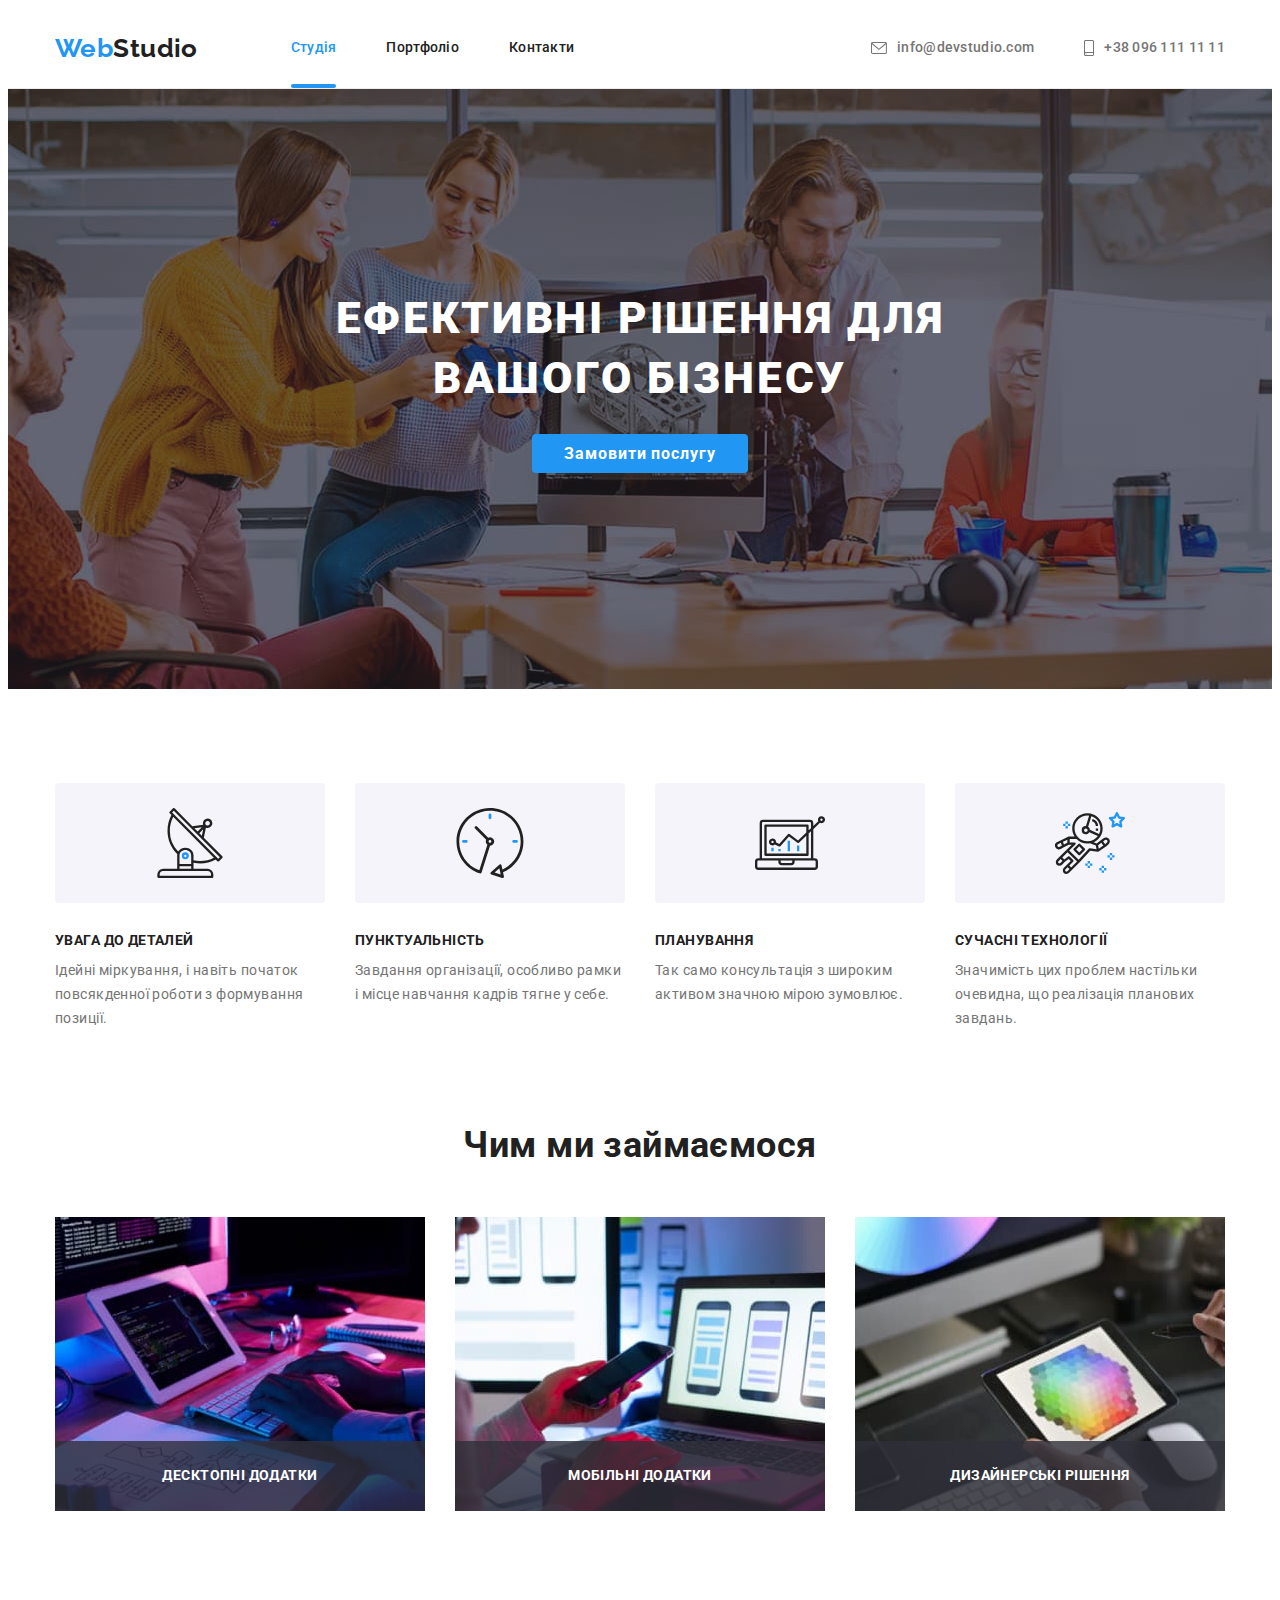
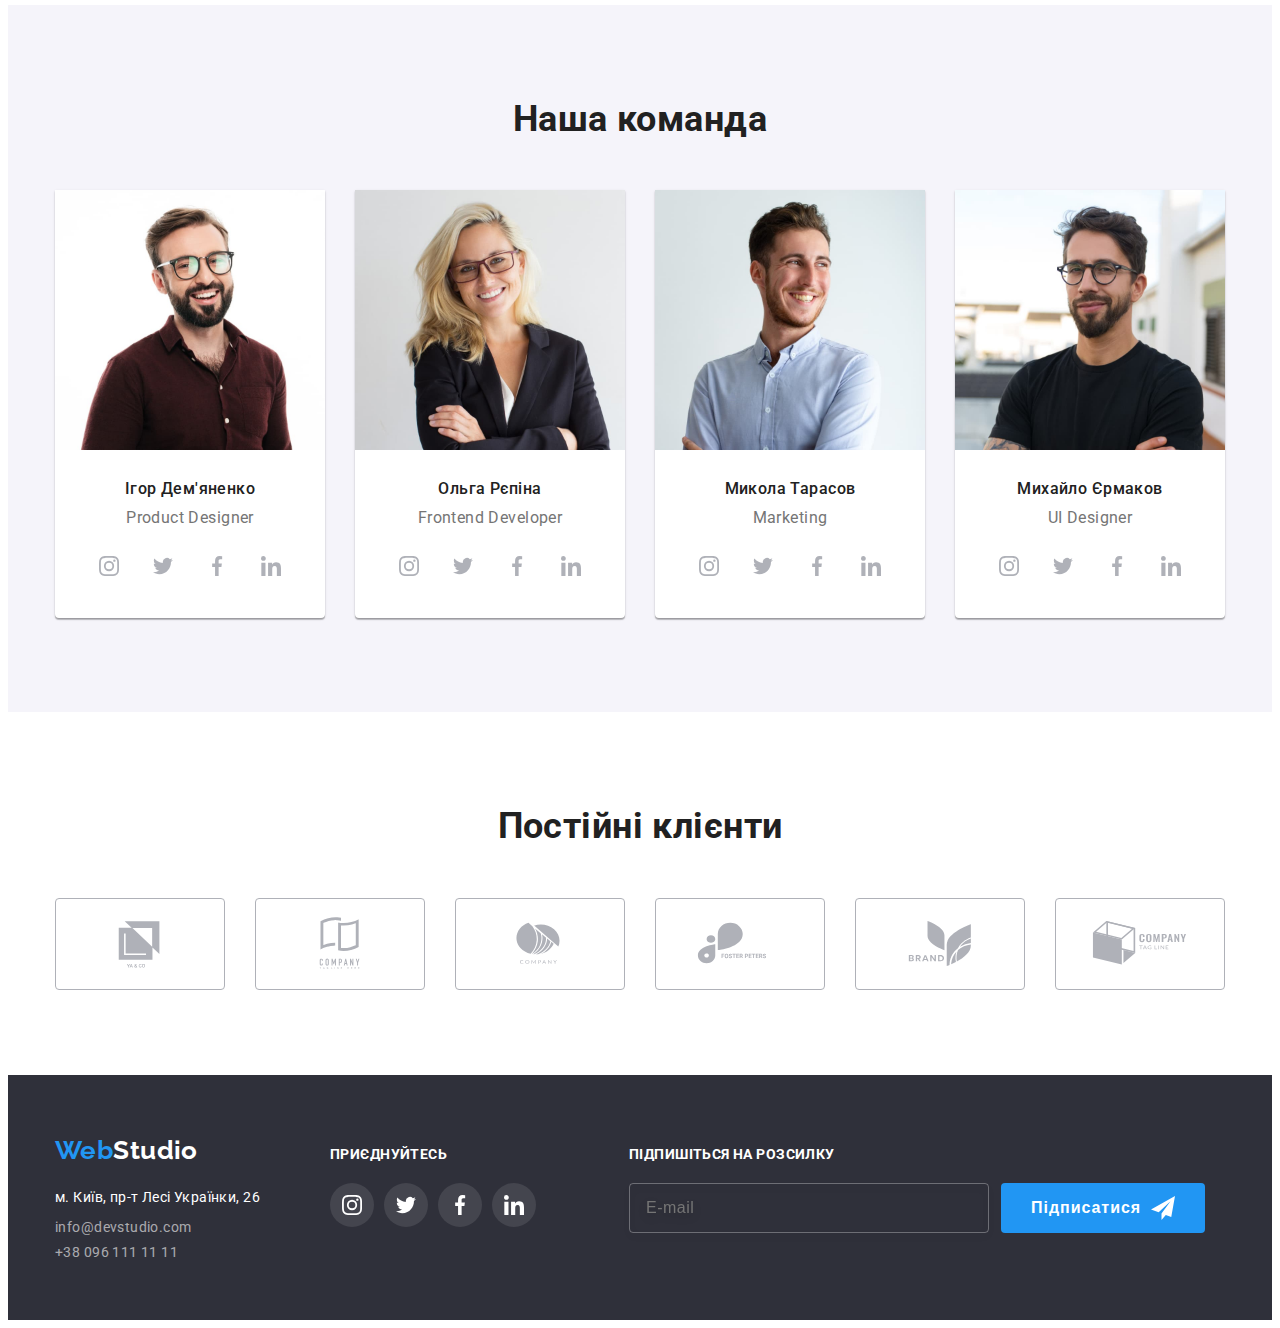
==== commit eab4dbda: "Update index.html" ====
--- a/index.html
+++ b/index.html
@@ -433,56 +433,61 @@
 
     <div class="backdrop is-hidden" data-modal>
       <div class="modal">
-        <div class="modal-forms">
-          <p class="modal-dsc">Залиште свої дані, ми вам передзвонимо</p>
-          <form name="modal-form">
-            <div class="modal-form-input">
-              <label class="modal-label" for="username">
-                Ім'я
-                <svg class="modal-icon" width="18" height="18">
-                  <use href="./images/sprite-icon.svg#person-modal"></use>
-                </svg>
-                <input class="modal-input" type="text" name="username" />
-              </label>
-              <label class="modal-label" for="phone">
-                Телефон
-                <svg class="modal-icon" width="18" height="18">
-                  <use href="./images/sprite-icon.svg#phone-modal"></use>
-                </svg>
-                <input class="modal-input" type="tel" name="phone-number" />
-              </label>
-              <label class="modal-label" for="email">
-                Пошта
-                <svg class="modal-icon" width="18" height="18">
-                  <use href="./images/sprite-icon.svg#email-modal"></use>
-                </svg>
-                <input class="modal-input" type="email" name="email" />
-              </label>
-              <label class="modal-label">
-                Коментар
-                <textarea
-                  class="modal-comment"
-                  name="feedback"
-                  rows="5"
-                  placeholder="Введіть текст"
-                ></textarea>
-              </label>
-            </div>
-            <div class="checkbox">
-              <label class="modal-label">
-                <input class="modal-input" type="checkbox" name="policy" value="policy" checked />
-                Погоджуюся з розсилкою та приймаю <a class="modal-link" href="">Умови договору</a>
-              </label>
-            </div>
-
-            <button class="button modal-button" type="submit">Відправити</button>
-          </form>
-        </div>
         <a class="modal-close" type="button" data-modal-close>
           <svg width="11" height="11">
             <use href="./images/sprite-icon.svg#icon-close"></use>
           </svg>
         </a>
+        <p class="modal-dsc">Залиште свої дані, ми вам передзвонимо</p>
+        <form name="modal-form">
+          <div class="form-group">
+            <label class="modal-label" for="username">Ім'я</label>
+            <svg class="modal-icon" width="18" height="18">
+              <use href="./images/sprite-icon.svg#person-modal"></use>
+            </svg>
+            <input class="modal-input" type="text" name="username" id="name" autofocus />
+          </div>
+          <div class="form-group">
+            <label class="modal-label" for="phone">Телефон</label>
+            <svg class="modal-icon" width="18" height="18">
+              <use href="./images/sprite-icon.svg#phone-modal"></use>
+            </svg>
+            <input class="modal-input" type="tel" name="tel" id="tel" />
+          </div>
+          <div class="form-group">
+            <label class="modal-label" for="email">Пошта</label>
+            <svg class="modal-icon" width="18" height="18">
+              <use href="./images/sprite-icon.svg#email-modal"></use>
+            </svg>
+            <input class="modal-input" type="email" name="email" id="mail" autocomplete="off" />
+          </div>
+          <div class="form-group">
+            <label class="modal-label">Коментар</label>
+            <textarea
+              class="modal-comment"
+              name="feedback"
+              rows="5"
+              placeholder="Введіть текст"
+            ></textarea>
+          </div>
+          <div class="checkbox">
+            <input
+              class="modal-input"
+              type="checkbox"
+              name="policy"
+              value="policy"
+              id="policy"
+              checked
+            />
+            <label class="checkbox-label"
+              >Погоджуюся з розсилкою та приймаю
+              <a class="modal-link" href="">Умови договору</a></label
+            >
+          </div>
+          <div class="modal-button">
+            <button class="button button-send" type="submit">Відправити</button>
+          </div>
+        </form>
       </div>
     </div>
 
--- a/css/styles.css
+++ b/css/styles.css
@@ -21,7 +21,7 @@
   --animation: cubic-bezier(0.4, 0, 0.2, 1);
 }
 
-/* In all pages */
+/* ========== In all pages ========== */
 
 .page {
   font-family: var(--primary-font-family);
@@ -95,6 +95,7 @@
 .footer-item > .link:hover {
   color: var(--accent-color);
 }
+/*========== end ========== */
 
 /* ========== Header ========== */
 
@@ -118,6 +119,8 @@
   line-height: 1.19;
 }
 
+/*========== end ========== */
+
 /* ========== Nav ========== */
 
 .site-nav {
@@ -184,6 +187,8 @@
   margin-right: 10px;
   fill: currentColor;
 }
+
+/*========== end ========== */
 
 /* ========== Hero ========== */
 
@@ -222,6 +227,8 @@
   text-transform: uppercase;
 }
 
+/*========== end ========== */
+
 /* ========== Buttons ========== */
 
 .button {
@@ -274,73 +281,7 @@
     0px 2px 2px rgba(0, 0, 0, 0.12);
 }
 
-/* ========== Modal ========== */
-
-.backdrop {
-  position: fixed;
-
-  top: 0;
-  left: 0;
-  width: 100%;
-  height: 100%;
-  background: rgba(0, 0, 0, 0.2);
-
-  opacity: 1;
-  transition: opacity 250ms var(--animation);
-}
-
-.backdrop.is-hidden {
-  visibility: hidden;
-  opacity: 0;
-  pointer-events: none;
-}
-
-.backdrop.is-hidden .modal {
-  transform: translate(-50%, -50%) scale(0.8);
-}
-
-.modal {
-  position: absolute;
-  top: 50%;
-  left: 50%;
-
-  min-width: 530px;
-  min-height: 585px;
-  background: var(--primary-white-color);
-  box-shadow: 0px 1px 3px rgba(0, 0, 0, 0.12), 0px 1px 1px rgba(0, 0, 0, 0.14),
-    0px 2px 1px rgba(0, 0, 0, 0.2);
-  border-radius: 4px;
-
-  transform: translate(-50%, -50%) scale(1);
-  transition: transform 250ms var(--animation);
-}
-
-.modal-close {
-  position: absolute;
-  top: 8px;
-  right: 8px;
-
-  display: flex;
-  align-items: center;
-  justify-content: center;
-
-  width: 30px;
-  height: 30px;
-  fill: var(--title-text-color);
-  background-color: var(--primary-white-color);
-  border-radius: 50%;
-  border: 1px solid rgba(0, 0, 0, 0.1);
-
-  transform: rotate(0);
-}
-
-.modal-close:hover {
-  fill: var(--accent-color);
-  border-color: none;
-
-  transform: rotate(90deg);
-  transition: transform 500ms var(--animation);
-}
+/*========== end ========== */
 
 /* ========== Feature ========== */
 
@@ -384,6 +325,8 @@
 .feature-desc {
   line-height: 1.71;
 }
+
+/*========== end ========== */
 
 /* ========== Work ========== */
 
@@ -432,6 +375,8 @@
   line-height: 1.16;
 }
 
+/*========== end ========== */
+
 /* ========== Team ========== */
 
 .team {
@@ -507,6 +452,8 @@
   fill: var(--primary-white-color);
   background-color: var(--accent-color);
 }
+
+/*========== end ========== */
 
 /* ========== Clients ========== */
 
@@ -545,6 +492,8 @@
   fill: var(--accent-color);
 }
 
+/*========== end ========== */
+
 /* ========== Footer ========== */
 
 .footer {
@@ -599,6 +548,7 @@
 .footer-social-links {
   margin-left: 70px;
 }
+
 .footer-dsc {
   margin-bottom: 20px;
   font-weight: 700;
@@ -632,6 +582,64 @@
 .footer-link:focus {
   background-color: var(--accent-color);
 }
+
+.footer-form {
+  margin-left: 93px;
+}
+
+.signup-form {
+  display: flex;
+  align-items: center;
+}
+
+.signup-input {
+  padding-top: 15px;
+  padding-bottom: 15px;
+  padding-left: 16px;
+  max-height: 50px;
+  min-width: 360px;
+
+  background-color: inherit;
+  border: 1px solid rgba(255, 255, 255, 0.3);
+  filter: drop-shadow(0px 4px 4px rgba(0, 0, 0, 0.15));
+  border-radius: 4px;
+
+  font-size: 16px;
+  line-height: 1.25;
+  letter-spacing: 0.03em;
+  color: rgba(255, 255, 255, 0.6);
+}
+
+.button-singup {
+  display: inline-flex;
+  align-items: center;
+  text-align: center;
+  margin-left: 12px;
+  padding: 10px 28px;
+  min-width: 200px;
+  max-height: 50px;
+
+  background: var(--accent-color);
+  border-radius: 4px;
+  font-weight: 700;
+  font-size: 16px;
+  line-height: 1.875;
+  letter-spacing: 0.06em;
+  color: var(--primary-white-color);
+
+  transition: background-color 250ms var(--animation);
+}
+
+.button-singup:hover {
+  background: #188ce8;
+  box-shadow: 0px 4px 4px rgba(0, 0, 0, 0.15);
+}
+
+.icon-send {
+  margin-left: 10px;
+}
+
+/*========== end ========== */
 
 /* ========== Portfolio Filter section ========== */
 
@@ -727,3 +735,153 @@
   letter-spacing: 0.03em;
   color: #ffffff;
 }
+
+/*========== end ========== */
+
+/* ========== Modal ========== */
+
+.backdrop {
+  position: fixed;
+
+  top: 0;
+  left: 0;
+  width: 100%;
+  height: 100%;
+  background: rgba(0, 0, 0, 0.2);
+
+  opacity: 1;
+  transition: opacity 250ms var(--animation);
+}
+
+.backdrop.is-hidden {
+  visibility: hidden;
+  opacity: 0;
+  pointer-events: none;
+}
+
+.backdrop.is-hidden .modal {
+  transform: translate(-50%, -50%) scale(0.8);
+}
+
+.modal {
+  position: absolute;
+  top: 50%;
+  left: 50%;
+
+  width: 530px;
+  min-height: 585px;
+  background: var(--primary-white-color);
+  box-shadow: 0px 1px 3px rgba(0, 0, 0, 0.12), 0px 1px 1px rgba(0, 0, 0, 0.14),
+    0px 2px 1px rgba(0, 0, 0, 0.2);
+  border-radius: 4px;
+
+  transform: translate(-50%, -50%) scale(1);
+  transition: transform 250ms var(--animation);
+}
+
+.modal-close {
+  position: absolute;
+  top: 8px;
+  right: 8px;
+
+  display: flex;
+  align-items: center;
+  justify-content: center;
+
+  width: 30px;
+  height: 30px;
+  fill: var(--title-text-color);
+  background-color: var(--primary-white-color);
+  border-radius: 50%;
+  border: 1px solid rgba(0, 0, 0, 0.1);
+
+  transform: rotate(0);
+}
+
+.modal-close:hover {
+  fill: var(--accent-color);
+  border-color: none;
+
+  transform: rotate(90deg);
+  transition: transform 500ms var(--animation);
+}
+
+.modal-forms {
+  display: flex;
+  flex-direction: column;
+  padding: 40px;
+
+  margin-left: auto;
+  margin-right: auto;
+}
+
+.modal-form-input {
+  width: 450px;
+  margin-right: auto;
+  margin-left: auto;
+  margin-bottom: 20px;
+}
+
+.modal-label {
+  font-weight: 400;
+  font-size: 12px;
+  line-height: 1.17;
+  letter-spacing: 0.01em;
+}
+
+.modal-input {
+  width: 100%;
+  height: 40px;
+  border: 1px solid rgba(33, 33, 33, 0.2);
+  border-radius: 4px;
+}
+
+.modal-comment {
+  width: 100%;
+  max-height: 120px;
+  border: 1px solid rgba(33, 33, 33, 0.2);
+  border-radius: 4px;
+  resize: none;
+}
+
+.checkbox {
+  margin-bottom: 30px;
+}
+.modal-dsc {
+  margin-bottom: 12px;
+
+  font-weight: 700;
+  font-size: 20px;
+  line-height: 1.15;
+  text-align: center;
+  letter-spacing: 0.03em;
+  color: var(--title-text-color);
+}
+
+.modal-link {
+  color: var(--accent-color);
+}
+
+.modal-button {
+  text-align: center;
+  padding: 10px 52px;
+  min-width: 200px;
+  max-height: 50px;
+
+  background: var(--accent-color);
+  border-radius: 4px;
+  font-weight: 700;
+  font-size: 16px;
+  line-height: 1.875;
+  letter-spacing: 0.06em;
+  color: var(--primary-white-color);
+
+  transition: background-color 250ms var(--animation);
+}
+
+.modal-button:hover {
+  background: #188ce8;
+  box-shadow: 0px 4px 4px rgba(0, 0, 0, 0.15);
+}
+
+/*========== end ========== */
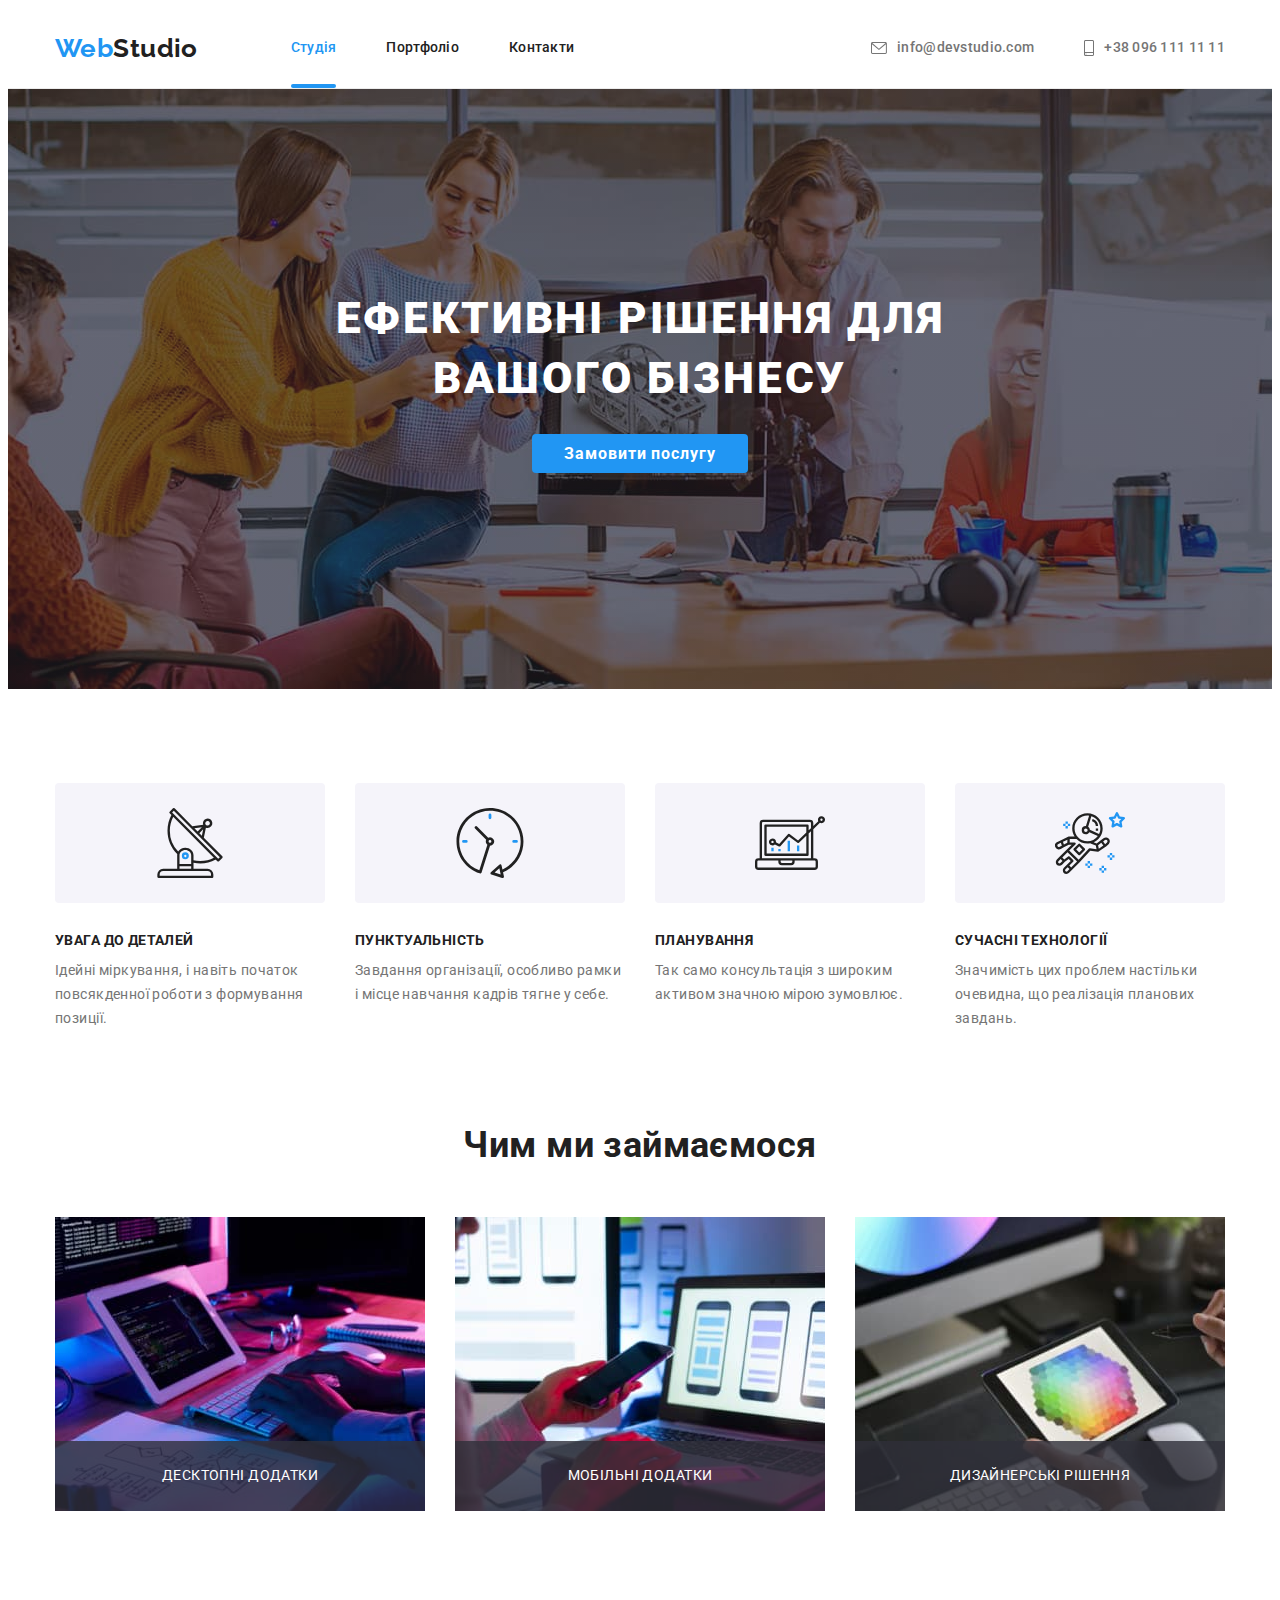
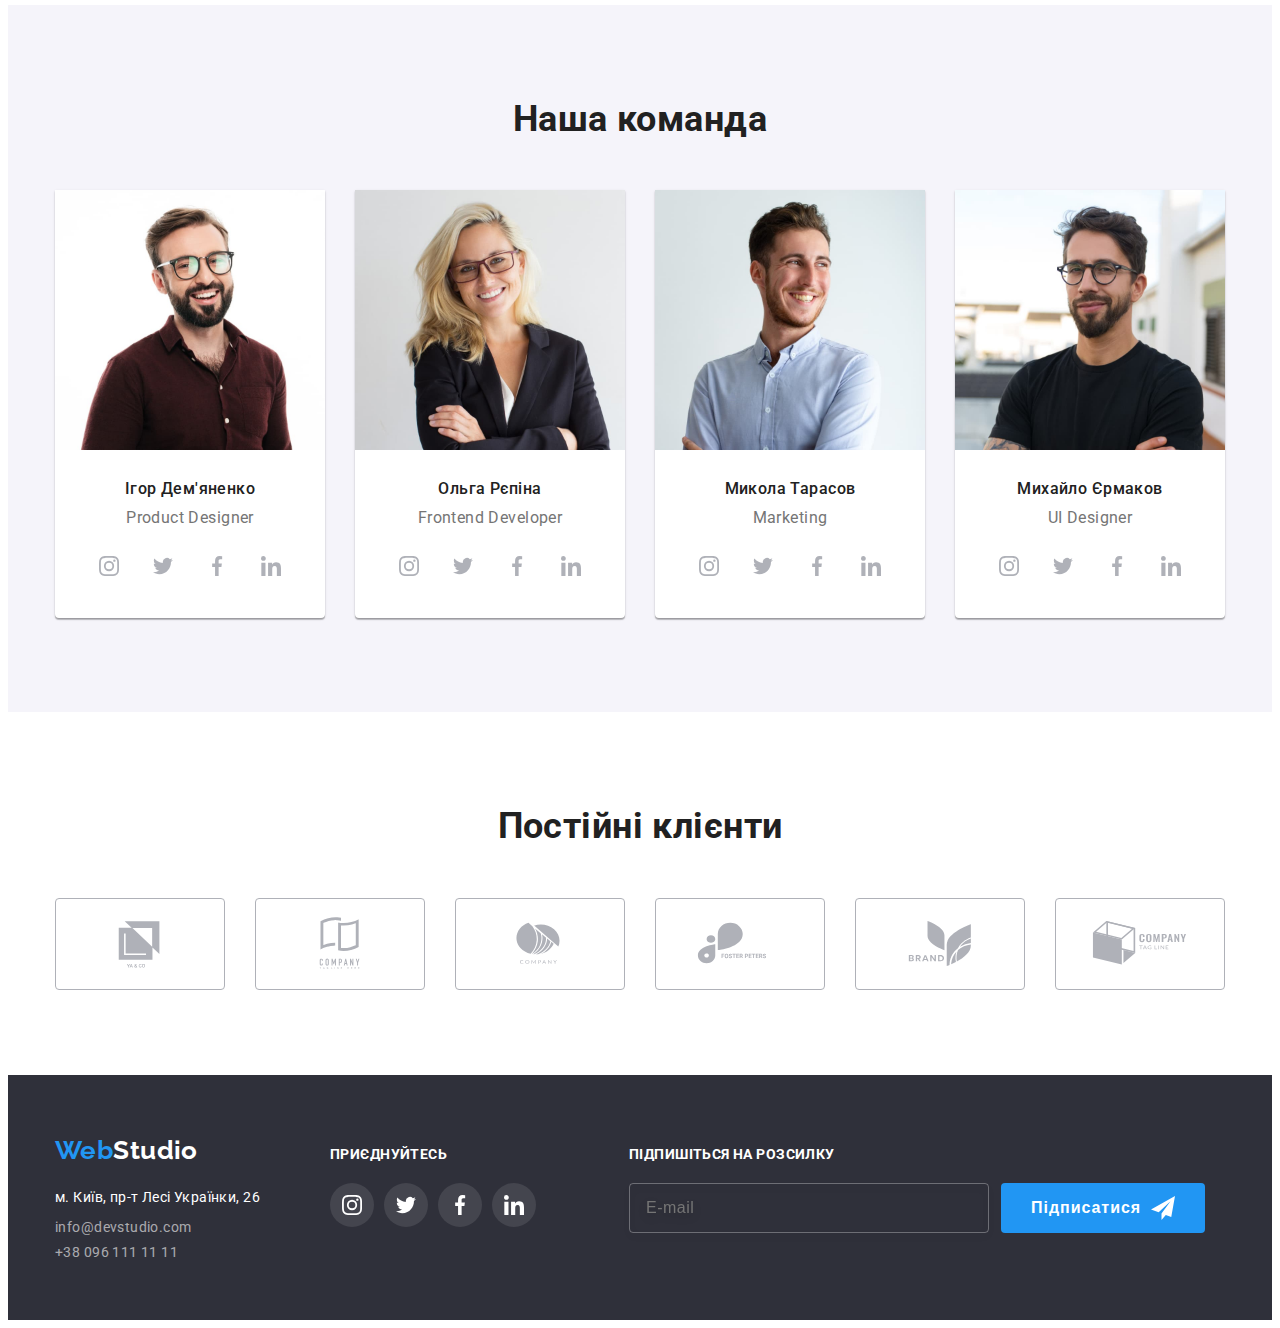
==== commit 2bec04fd: "Update index.html" ====
--- a/index.html
+++ b/index.html
@@ -123,15 +123,15 @@
           <ul class="work-list list">
             <li class="work-item item">
               <img src="./images/tablet.jpg" alt="робота з планшетом" width="370" />
-              <h3 class="work-dsc section-title">Десктопні додатки</h3>
+              <p class="work-dsc">Десктопні додатки</p>
             </li>
             <li class="work-item item">
               <img src="./images/computer.jpg" alt="робота за компютером" width="370" />
-              <h3 class="work-dsc section-title">Мобільні додатки</h3>
+              <p class="work-dsc">Мобільні додатки</p>
             </li>
             <li class="work-item item">
               <img src="./images/smartphone.jpg" alt="робота з телефону" width="370" />
-              <h3 class="work-dsc section-title">Дизайнерські рішення</h3>
+              <p class="work-dsc">Дизайнерські рішення</p>
             </li>
           </ul>
         </div>
@@ -417,7 +417,7 @@
         <div class="footer-form">
           <p class="footer-dsc">Підпишіться на розсилку</p>
           <form class="signup-form" name="signup-form" autocomplete="on">
-            <input class="signup-input" type="email" name="email" placeholder="E-mail" />
+            <input class="signup-input" type="email" name="email" id="email" placeholder="E-mail" />
             <button class="button button-singup" type="submit">
               Підписатися
               <svg class="icon-send" width="24" height="24">
@@ -433,57 +433,70 @@
 
     <div class="backdrop is-hidden" data-modal>
       <div class="modal">
-        <a class="modal-close" type="button" data-modal-close>
+        <button class="modal-close" type="button" data-modal-close>
           <svg width="11" height="11">
             <use href="./images/sprite-icon.svg#icon-close"></use>
           </svg>
-        </a>
+        </button>
         <p class="modal-dsc">Залиште свої дані, ми вам передзвонимо</p>
         <form name="modal-form">
-          <div class="form-group">
-            <label class="modal-label" for="username">Ім'я</label>
-            <svg class="modal-icon" width="18" height="18">
-              <use href="./images/sprite-icon.svg#person-modal"></use>
-            </svg>
-            <input class="modal-input" type="text" name="username" id="name" autofocus />
-          </div>
-          <div class="form-group">
-            <label class="modal-label" for="phone">Телефон</label>
-            <svg class="modal-icon" width="18" height="18">
-              <use href="./images/sprite-icon.svg#phone-modal"></use>
-            </svg>
-            <input class="modal-input" type="tel" name="tel" id="tel" />
-          </div>
-          <div class="form-group">
-            <label class="modal-label" for="email">Пошта</label>
-            <svg class="modal-icon" width="18" height="18">
-              <use href="./images/sprite-icon.svg#email-modal"></use>
-            </svg>
-            <input class="modal-input" type="email" name="email" id="mail" autocomplete="off" />
-          </div>
-          <div class="form-group">
-            <label class="modal-label">Коментар</label>
-            <textarea
-              class="modal-comment"
-              name="feedback"
-              rows="5"
-              placeholder="Введіть текст"
-            ></textarea>
-          </div>
-          <div class="checkbox">
-            <input
-              class="modal-input"
-              type="checkbox"
-              name="policy"
-              value="policy"
-              id="policy"
-              checked
-            />
-            <label class="checkbox-label"
-              >Погоджуюся з розсилкою та приймаю
-              <a class="modal-link" href="">Умови договору</a></label
-            >
-          </div>
+          <ul class="modal-form list">
+            <li class="form-group">
+              <label class="modal-label"
+                >Ім'я
+
+                <input class="modal-input" type="text" name="username" autofocus />
+                <svg class="modal-icon" width="18" height="18">
+                  <use href="./images/sprite-icon.svg#person-modal"></use>
+                </svg>
+              </label>
+            </li>
+            <li class="form-group">
+              <label class="modal-label"
+                >Телефон
+                <input class="modal-input" type="tel" name="tel" id="tel" />
+                <svg class="modal-icon" width="18" height="18">
+                  <use href="./images/sprite-icon.svg#phone-modal"></use>
+                </svg>
+              </label>
+            </li>
+            <li class="form-group">
+              <label class="modal-label"
+                >Пошта
+
+                <input class="modal-input" type="email" name="email" autocomplete="off" />
+                <svg class="modal-icon" width="18" height="18">
+                  <use href="./images/sprite-icon.svg#email-modal"></use>
+                </svg>
+              </label>
+            </li>
+            <li class="form-group">
+              <label class="modal-label"
+                >Коментар
+                <textarea
+                  class="modal-comment"
+                  name="feedback"
+                  rows="7"
+                  placeholder="Введіть текст"
+                ></textarea>
+              </label>
+            </li>
+            <li class="checkbox">
+              <label class="checkbox-label">
+                <input
+                  class="checkbox-input"
+                  type="checkbox"
+                  name="policy"
+                  value="policy"
+                  id="policy"
+                  checked
+                />
+                <span class="checkbox-icon"></span>
+                Погоджуюся з розсилкою та приймаю
+                <a class="modal-link" href="">Умови договору</a>
+              </label>
+            </li>
+          </ul>
           <div class="modal-button">
             <button class="button button-send" type="submit">Відправити</button>
           </div>
--- a/css/styles.css
+++ b/css/styles.css
@@ -444,7 +444,7 @@
   border-radius: 50%;
   fill: var(--icon-color);
 
-  transition: color 250ms var(--animation), background-color 250ms var(--animation);
+  transition: fill 250ms var(--animation), background-color 250ms var(--animation);
 }
 
 .social-link:hover,
@@ -723,7 +723,8 @@
   transition: transform 250ms var(--animation);
 }
 
-.card-link:hover .card-overlay {
+.card-link:hover .card-overlay,
+.card-link:focus .card-overlay {
   transform: translateY(0);
 }
 
@@ -750,7 +751,7 @@
   background: rgba(0, 0, 0, 0.2);
 
   opacity: 1;
-  transition: opacity 250ms var(--animation);
+  transition: opacity 250ms var(--animation), visibility 2500ms var(--animation);
 }
 
 .backdrop.is-hidden {
@@ -768,7 +769,11 @@
   top: 50%;
   left: 50%;
 
-  width: 530px;
+  padding: 40px;
+  margin-left: auto;
+  margin-right: auto;
+
+  min-width: 530px;
   min-height: 585px;
   background: var(--primary-white-color);
   box-shadow: 0px 1px 3px rgba(0, 0, 0, 0.12), 0px 1px 1px rgba(0, 0, 0, 0.14),
@@ -806,47 +811,6 @@
   transition: transform 500ms var(--animation);
 }
 
-.modal-forms {
-  display: flex;
-  flex-direction: column;
-  padding: 40px;
-
-  margin-left: auto;
-  margin-right: auto;
-}
-
-.modal-form-input {
-  width: 450px;
-  margin-right: auto;
-  margin-left: auto;
-  margin-bottom: 20px;
-}
-
-.modal-label {
-  font-weight: 400;
-  font-size: 12px;
-  line-height: 1.17;
-  letter-spacing: 0.01em;
-}
-
-.modal-input {
-  width: 100%;
-  height: 40px;
-  border: 1px solid rgba(33, 33, 33, 0.2);
-  border-radius: 4px;
-}
-
-.modal-comment {
-  width: 100%;
-  max-height: 120px;
-  border: 1px solid rgba(33, 33, 33, 0.2);
-  border-radius: 4px;
-  resize: none;
-}
-
-.checkbox {
-  margin-bottom: 30px;
-}
 .modal-dsc {
   margin-bottom: 12px;
 
@@ -858,18 +822,138 @@
   color: var(--title-text-color);
 }
 
+.modal-form {
+  display: flex;
+  flex-direction: column;
+}
+
+.form-group {
+  position: relative;
+
+  margin-bottom: 10px;
+}
+
+.modal-label {
+  display: flex;
+  flex-direction: column;
+
+  font-weight: 400;
+  font-size: 12px;
+  line-height: 1.17;
+  letter-spacing: 0.01em;
+}
+
+.modal-input {
+  padding-top: 11px;
+  padding-bottom: 11px;
+  padding-left: 42px;
+  margin-top: 4px;
+
+  border: 1px solid rgba(33, 33, 33, 0.2);
+  border-radius: 4px;
+
+  transition: border-color 250ms var(--animation);
+}
+
+.modal-icon {
+  position: absolute;
+  bottom: 11px;
+  left: 12px;
+
+  transition: fill 250ms var(--animation);
+}
+
+.modal-comment {
+  margin-top: 4px;
+  padding: 12px 16px;
+
+  min-height: 120px;
+  border: 1px solid rgba(33, 33, 33, 0.2);
+  border-radius: 4px;
+  resize: none;
+
+  transition: border-color 250ms var(--animation);
+}
+
+.modal-input:hover,
+.modal-input:focus,
+.modal-comment:hover,
+.modal-comment:focus {
+  border-color: var(--accent-color);
+}
+
+.modal-input:hover + .modal-icon {
+  fill: var(--accent-color);
+}
+
+.modal-input:focus + .modal-icon {
+  fill: var(--accent-color);
+}
+
+.checkbox {
+  margin-top: 10px;
+  margin-bottom: 30px;
+}
+
+.checkbox-label {
+  display: flex;
+  align-items: center;
+  justify-content: center;
+
+  font-weight: 400;
+  line-height: 1.71;
+  letter-spacing: 0.03em;
+}
+
+.checkbox-input {
+  padding: 0;
+  margin: -1px;
+  border: 0;
+  width: 1px;
+  height: 1px;
+
+  position: absolute;
+  white-space: nowrap;
+  overflow: hidden;
+  clip: rect(0 0 0 0);
+  clip-path: inset(50%);
+}
+
+.checkbox-icon {
+  display: inline-block;
+  margin-right: 8px;
+
+  border: 2px solid var(--title-text-color);
+  border-radius: 2px;
+  width: 16px;
+  height: 15px;
+}
+
+.checkbox-input:checked + .checkbox-icon {
+  background-image: url(../images/check.svg);
+  border-color: transparent;
+  background-color: var(--accent-color);
+  background-position: 50% 50%;
+  background-repeat: no-repeat;
+  background-size: contain;
+  background-origin: border-box;
+}
+
 .modal-link {
   color: var(--accent-color);
 }
 
 .modal-button {
-  text-align: center;
+  display: flex;
+  justify-content: center;
+}
+
+.button-send {
   padding: 10px 52px;
   min-width: 200px;
-  max-height: 50px;
-
   background: var(--accent-color);
   border-radius: 4px;
+  border-width: 0;
   font-weight: 700;
   font-size: 16px;
   line-height: 1.875;
@@ -879,7 +963,7 @@
   transition: background-color 250ms var(--animation);
 }
 
-.modal-button:hover {
+.button-send:hover {
   background: #188ce8;
   box-shadow: 0px 4px 4px rgba(0, 0, 0, 0.15);
 }
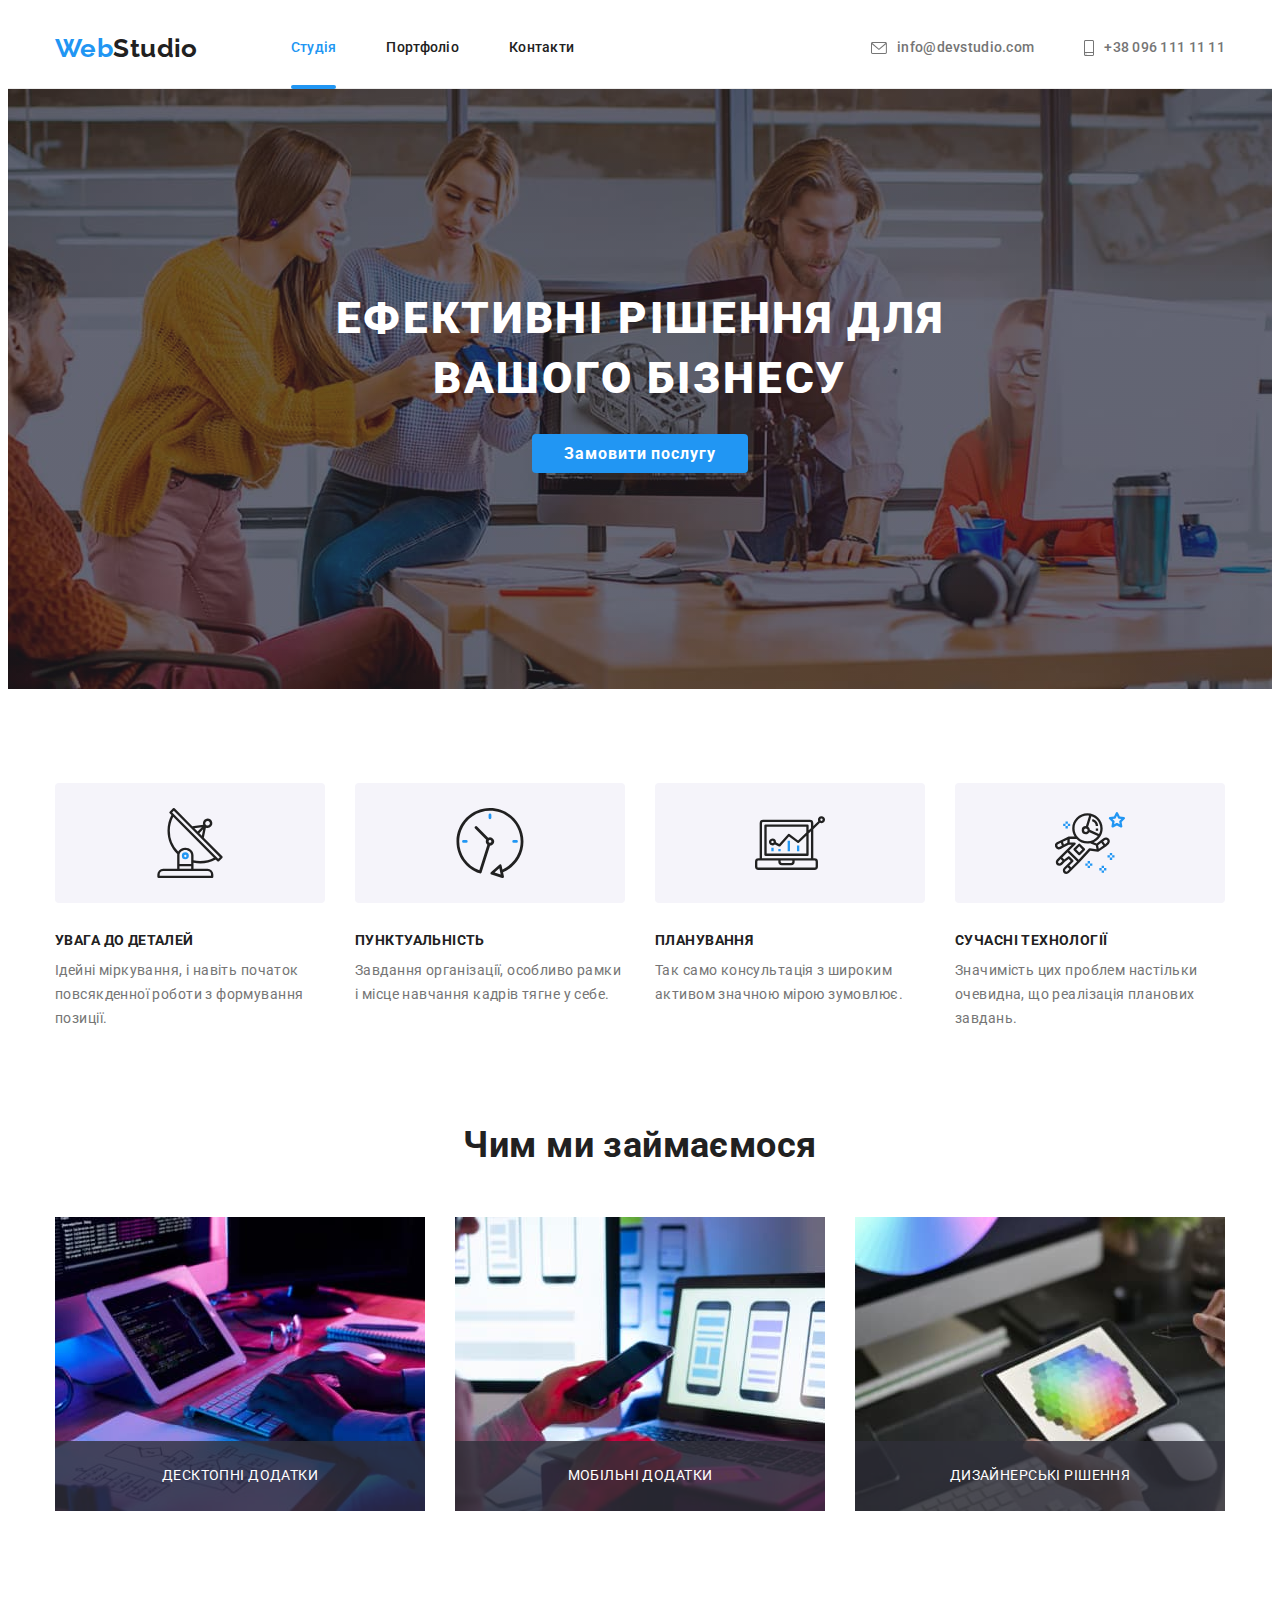
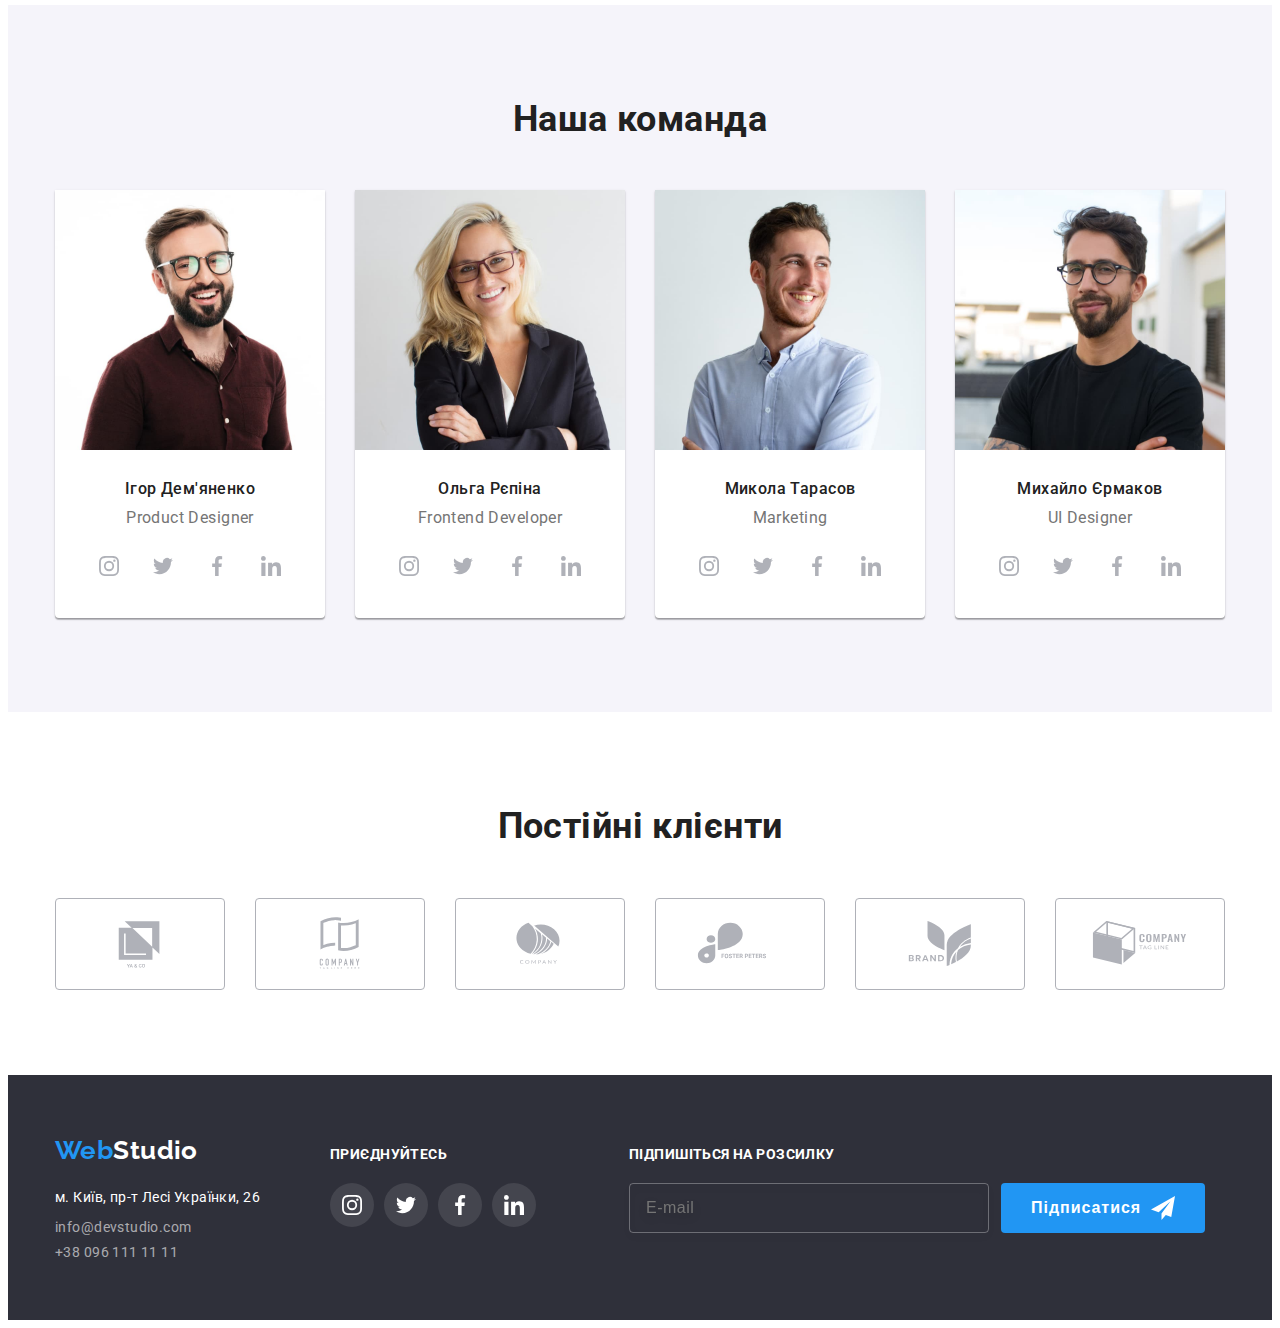
==== commit a5de52a2: "Update index.html" ====
--- a/index.html
+++ b/index.html
@@ -417,7 +417,15 @@
         <div class="footer-form">
           <p class="footer-dsc">Підпишіться на розсилку</p>
           <form class="signup-form" name="signup-form" autocomplete="on">
-            <input class="signup-input" type="email" name="email" id="email" placeholder="E-mail" />
+            <label id="email">
+              <input
+                class="signup-input"
+                type="email"
+                name="email"
+                id="email"
+                placeholder="E-mail"
+              />
+            </label>
             <button class="button button-singup" type="submit">
               Підписатися
               <svg class="icon-send" width="24" height="24">
@@ -441,7 +449,7 @@
         <p class="modal-dsc">Залиште свої дані, ми вам передзвонимо</p>
         <form name="modal-form">
           <ul class="modal-form list">
-            <li class="form-group">
+            <li class="form-item">
               <label class="modal-label"
                 >Ім'я
 
@@ -451,7 +459,7 @@
                 </svg>
               </label>
             </li>
-            <li class="form-group">
+            <li class="form-item">
               <label class="modal-label"
                 >Телефон
                 <input class="modal-input" type="tel" name="tel" id="tel" />
@@ -460,7 +468,7 @@
                 </svg>
               </label>
             </li>
-            <li class="form-group">
+            <li class="form-item">
               <label class="modal-label"
                 >Пошта
 
@@ -470,7 +478,7 @@
                 </svg>
               </label>
             </li>
-            <li class="form-group">
+            <li class="form-item comment-item">
               <label class="modal-label"
                 >Коментар
                 <textarea
@@ -489,7 +497,6 @@
                   name="policy"
                   value="policy"
                   id="policy"
-                  checked
                 />
                 <span class="checkbox-icon"></span>
                 Погоджуюся з розсилкою та приймаю
--- a/css/styles.css
+++ b/css/styles.css
@@ -125,6 +125,8 @@
 
 .site-nav {
   display: flex;
+  align-items: center;
+  justify-content: center;
 }
 
 .site-nav .item + .item,
@@ -151,7 +153,7 @@
 .current::after {
   position: absolute;
   left: 0;
-  bottom: 0;
+  bottom: -1px;
 
   content: '';
   display: block;
@@ -630,7 +632,8 @@
   transition: background-color 250ms var(--animation);
 }
 
-.button-singup:hover {
+.button-singup:hover,
+.button-singup:focus {
   background: #188ce8;
   box-shadow: 0px 4px 4px rgba(0, 0, 0, 0.15);
 }
@@ -803,7 +806,8 @@
   transform: rotate(0);
 }
 
-.modal-close:hover {
+.modal-close:hover,
+.modal-close:focus {
   fill: var(--accent-color);
   border-color: none;
 
@@ -827,10 +831,14 @@
   flex-direction: column;
 }
 
-.form-group {
+.form-item {
   position: relative;
 
   margin-bottom: 10px;
+}
+
+.comment-item {
+  margin-bottom: 20px;
 }
 
 .modal-label {
@@ -863,6 +871,11 @@
   transition: fill 250ms var(--animation);
 }
 
+.modal-icon:hover,
+.modal-icon:focus {
+  fill: var(--accent-color);
+}
+
 .modal-comment {
   margin-top: 4px;
   padding: 12px 16px;
@@ -891,7 +904,6 @@
 }
 
 .checkbox {
-  margin-top: 10px;
   margin-bottom: 30px;
 }
 
@@ -920,23 +932,31 @@
 }
 
 .checkbox-icon {
-  display: inline-block;
   margin-right: 8px;
 
   border: 2px solid var(--title-text-color);
   border-radius: 2px;
   width: 16px;
   height: 15px;
+
+  transition: box-shadow 500ms var(--animation);
 }
 
 .checkbox-input:checked + .checkbox-icon {
   background-image: url(../images/check.svg);
+  background-color: var(--accent-color);
   border-color: transparent;
-  background-color: var(--accent-color);
   background-position: 50% 50%;
   background-repeat: no-repeat;
   background-size: contain;
   background-origin: border-box;
+}
+
+.checkbox-input:focus + .checkbox-icon {
+  box-shadow: 0 0 0 2px var(--accent-color);
+  border-radius: 2px;
+  width: 16px;
+  height: 15px;
 }
 
 .modal-link {
@@ -963,7 +983,8 @@
   transition: background-color 250ms var(--animation);
 }
 
-.button-send:hover {
+.button-send:hover,
+.button-send:focus {
   background: #188ce8;
   box-shadow: 0px 4px 4px rgba(0, 0, 0, 0.15);
 }
